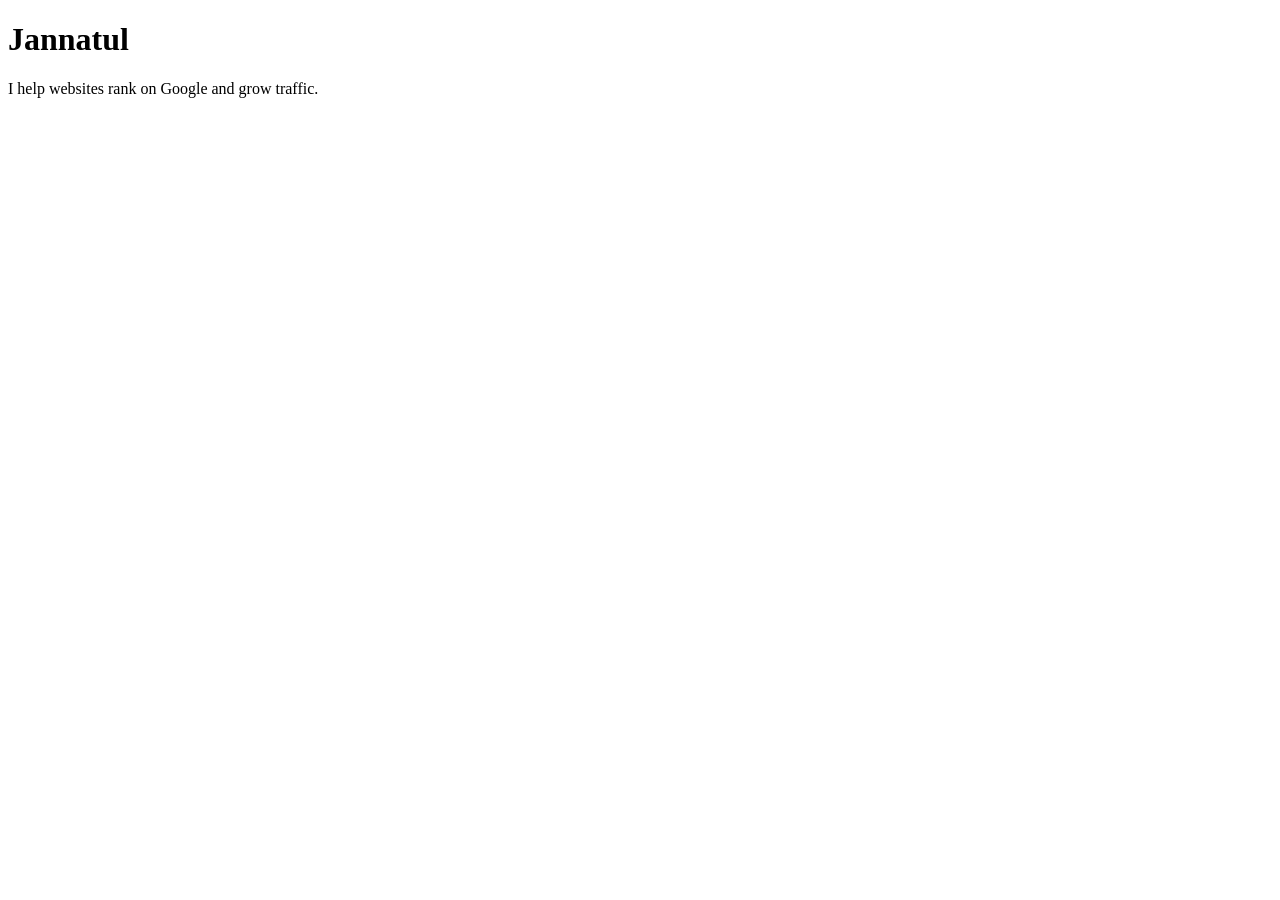
==== index.html @ 14b0cdae "Create index.html" ====
<!DOCTYPE html>
<html>
<head>
    <title>Jannatul</title>
    <meta name="description" content="SEO services to rank your website">
</head>

<body>
    <h1>Jannatul</h1>
    <p>I help websites rank on Google and grow traffic.</p>
</body>
</html>
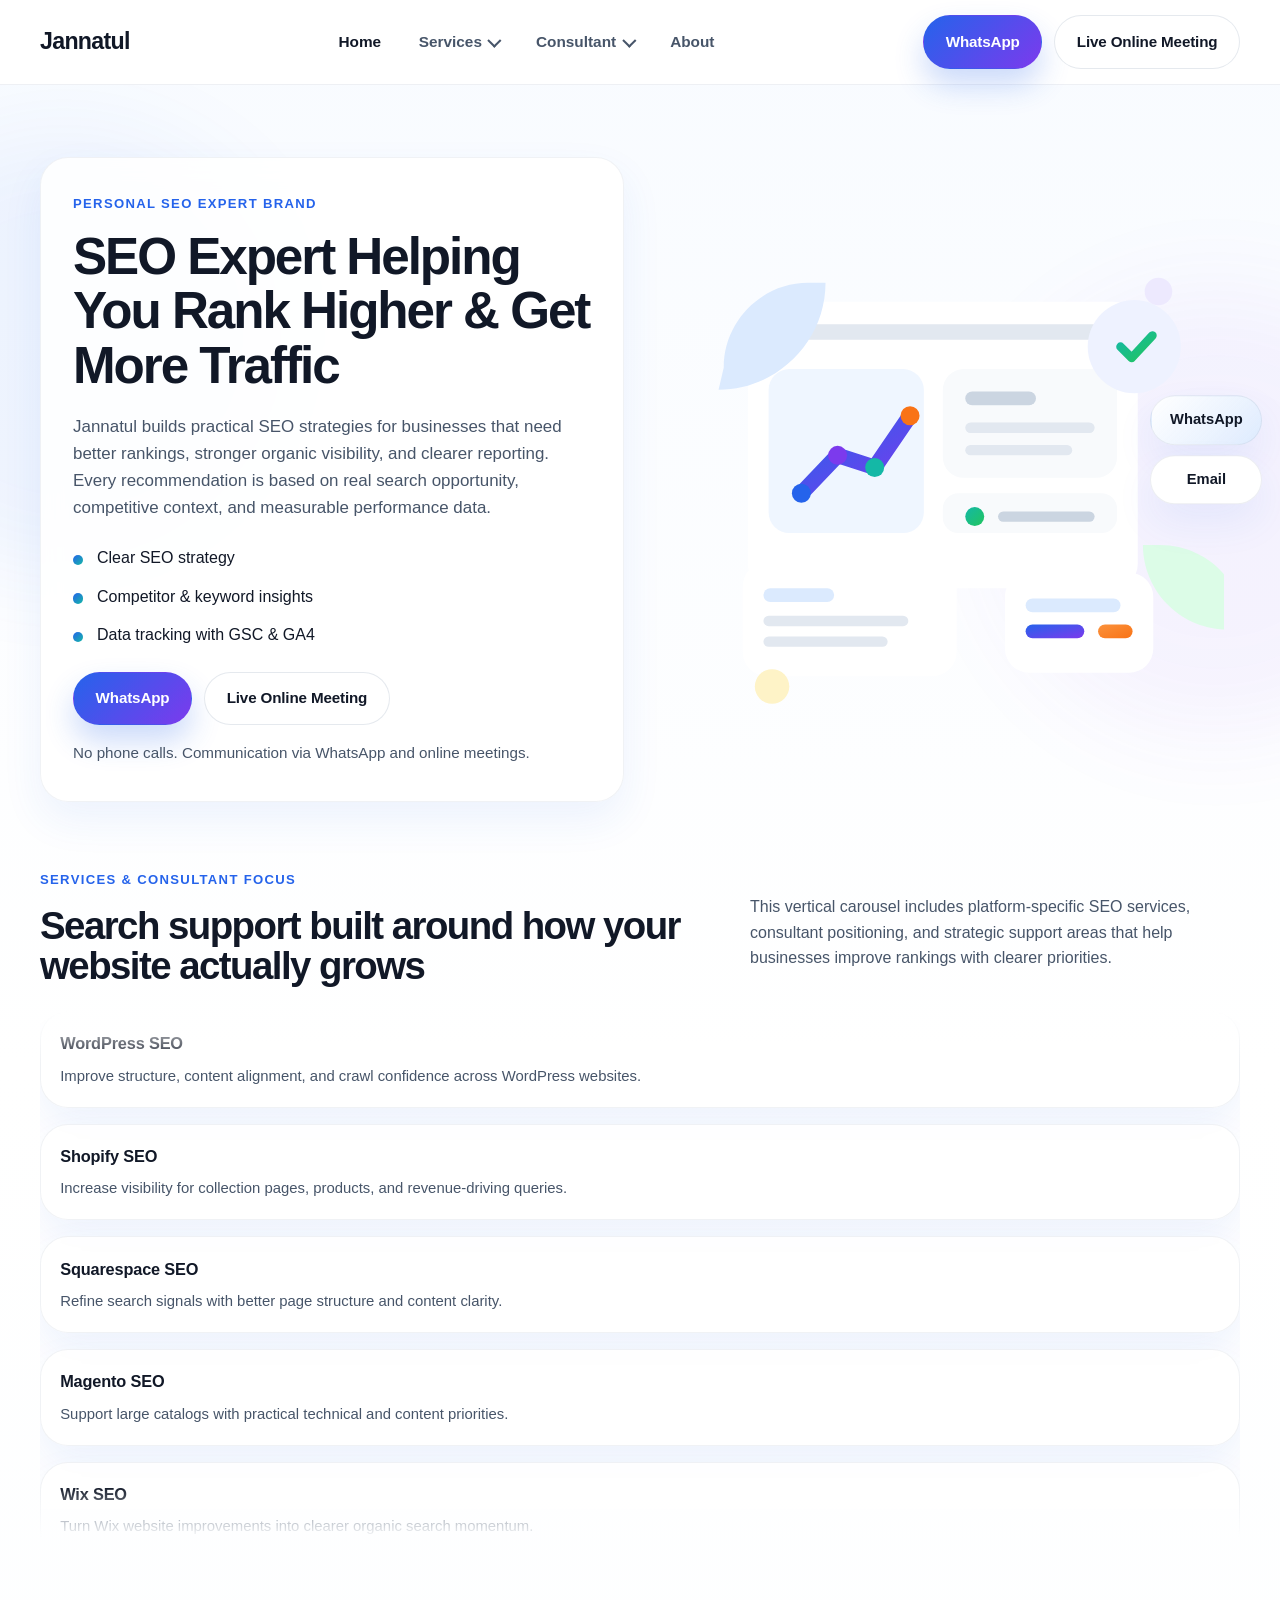
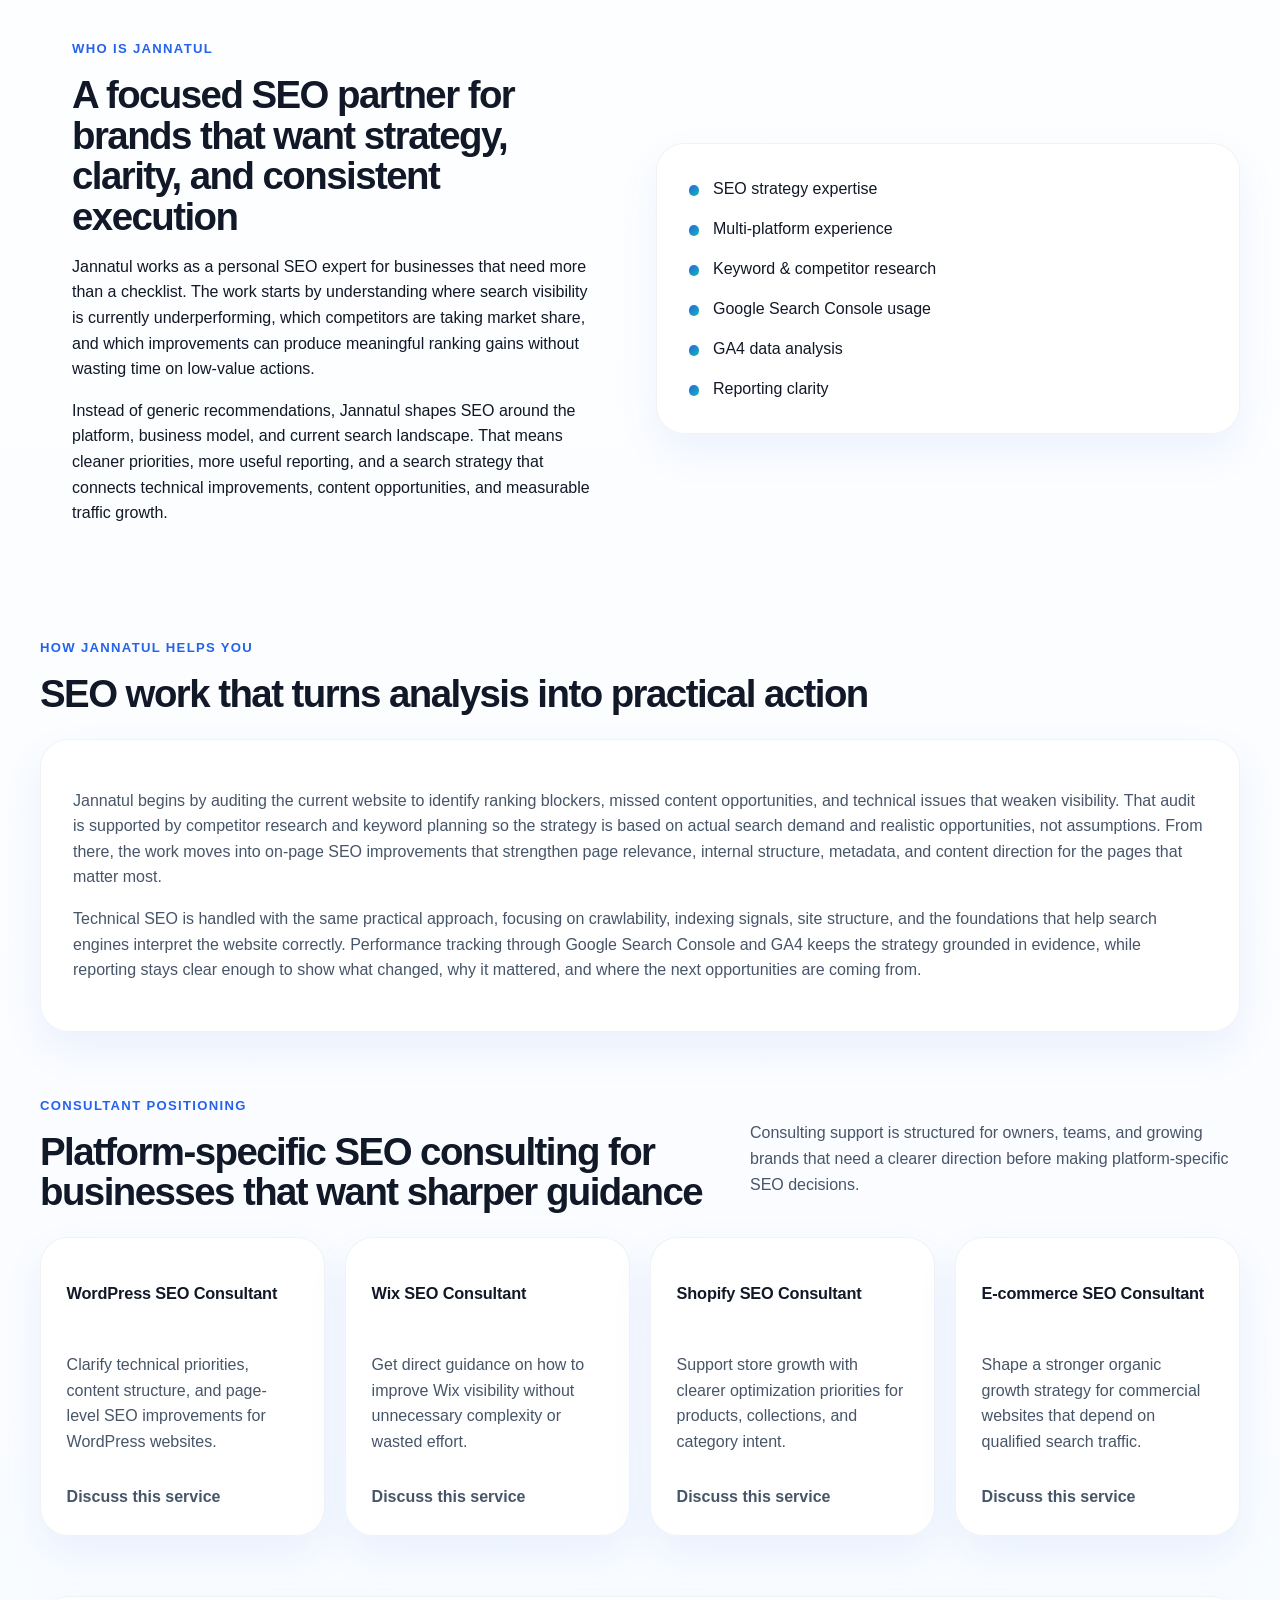
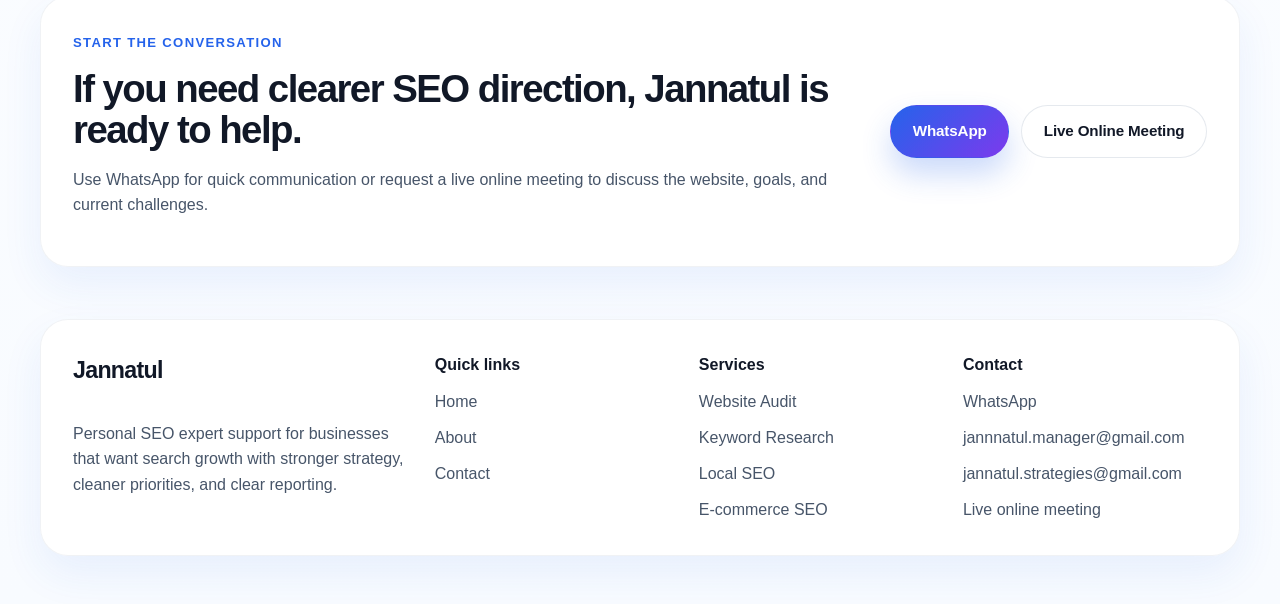
==== commit a8328265: "Create about.html" ====
--- a/index.html
+++ b/index.html
@@ -1,12 +1,469 @@
 <!DOCTYPE html>
-<html>
+<html lang="en">
 <head>
-    <title>Jannatul</title>
-    <meta name="description" content="SEO services to rank your website">
+  <meta charset="UTF-8">
+  <meta name="viewport" content="width=device-width, initial-scale=1.0">
+  <title>Jannatul | SEO Expert Helping You Rank Higher & Get More Traffic</title>
+  <meta name="description" content="Jannatul is a personal SEO expert brand focused on ranking growth, keyword strategy, competitor insights, and reporting clarity across WordPress, Shopify, Wix, Squarespace, Magento, YouTube, and local SEO.">
+  <link rel="preconnect" href="https://fonts.googleapis.com">
+  <link rel="preconnect" href="https://fonts.gstatic.com" crossorigin>
+  <link rel="stylesheet" href="styles.css">
+  <script type="module" src="script.js" defer></script>
 </head>
-
-<body>
-    <h1>Jannatul</h1>
-    <p>I help websites rank on Google and grow traffic.</p>
+<body class="site-shell">
+  <div class="page-aura page-aura-left"></div>
+  <div class="page-aura page-aura-right"></div>
+
+  <header class="site-header">
+    <div class="container header-row">
+      <a class="brand-mark" href="index.html" aria-label="Jannatul home">Jannatul</a>
+
+      <button class="menu-toggle" type="button" aria-expanded="false" aria-controls="site-navigation">
+        <span class="menu-toggle-line"></span>
+        <span class="menu-toggle-line"></span>
+        <span class="menu-toggle-line"></span>
+        <span class="menu-toggle-label">Menu</span>
+      </button>
+
+      <nav class="site-navigation" id="site-navigation" aria-label="Primary navigation">
+        <ul class="navigation-list">
+          <li class="navigation-item"><a class="navigation-link is-current" href="index.html">Home</a></li>
+          <li class="navigation-item has-dropdown" data-dropdown>
+            <button class="navigation-link dropdown-trigger" type="button" aria-expanded="false">Services</button>
+            <div class="dropdown-panel dropdown-panel-services">
+              <a class="dropdown-entry" href="contact.html?service=WordPress%20SEO">
+                <span class="dropdown-entry-title">WordPress SEO</span>
+                <span class="dropdown-entry-copy">Improve technical structure and content visibility for WordPress sites.</span>
+              </a>
+              <a class="dropdown-entry" href="contact.html?service=Shopify%20SEO">
+                <span class="dropdown-entry-title">Shopify SEO</span>
+                <span class="dropdown-entry-copy">Strengthen category, product, and collection rankings for store growth.</span>
+              </a>
+              <a class="dropdown-entry" href="contact.html?service=Squarespace%20SEO">
+                <span class="dropdown-entry-title">Squarespace SEO</span>
+                <span class="dropdown-entry-copy">Refine page structure and content signals for cleaner search performance.</span>
+              </a>
+              <a class="dropdown-entry" href="contact.html?service=Magento%20SEO">
+                <span class="dropdown-entry-title">Magento SEO</span>
+                <span class="dropdown-entry-copy">Support large e-commerce catalogs with scalable optimization priorities.</span>
+              </a>
+              <a class="dropdown-entry" href="contact.html?service=Wix%20SEO">
+                <span class="dropdown-entry-title">Wix SEO</span>
+                <span class="dropdown-entry-copy">Align Wix site structure and content with search-driven growth goals.</span>
+              </a>
+              <a class="dropdown-entry" href="contact.html?service=YouTube%20SEO">
+                <span class="dropdown-entry-title">YouTube SEO</span>
+                <span class="dropdown-entry-copy">Improve video discovery with stronger targeting and metadata planning.</span>
+              </a>
+              <a class="dropdown-entry" href="contact.html?service=Local%20SEO">
+                <span class="dropdown-entry-title">Local SEO</span>
+                <span class="dropdown-entry-copy">Increase map visibility and local search reach for nearby customers.</span>
+              </a>
+              <a class="dropdown-entry" href="contact.html?service=Keyword%20Research">
+                <span class="dropdown-entry-title">Keyword Research</span>
+                <span class="dropdown-entry-copy">Find realistic search opportunities that match intent and business value.</span>
+              </a>
+              <a class="dropdown-entry" href="contact.html?service=Website%20Audit">
+                <span class="dropdown-entry-title">Website Audit</span>
+                <span class="dropdown-entry-copy">Spot the ranking blockers that are holding your site back today.</span>
+              </a>
+              <a class="dropdown-entry" href="contact.html?service=Competitor%20Analysis">
+                <span class="dropdown-entry-title">Competitor Analysis</span>
+                <span class="dropdown-entry-copy">See where competing websites win traffic and how to close the gap.</span>
+              </a>
+              <a class="dropdown-entry" href="contact.html?service=On-Page%20SEO">
+                <span class="dropdown-entry-title">On-Page SEO</span>
+                <span class="dropdown-entry-copy">Improve relevance, clarity, and ranking signals across key pages.</span>
+              </a>
+              <a class="dropdown-entry" href="contact.html?service=Off-Page%20SEO">
+                <span class="dropdown-entry-title">Off-Page SEO</span>
+                <span class="dropdown-entry-copy">Strengthen authority signals that support long-term search visibility.</span>
+              </a>
+              <a class="dropdown-entry" href="contact.html?service=E-commerce%20SEO">
+                <span class="dropdown-entry-title">E-commerce SEO</span>
+                <span class="dropdown-entry-copy">Build a search strategy around products, categories, and buying intent.</span>
+              </a>
+            </div>
+          </li>
+          <li class="navigation-item has-dropdown" data-dropdown>
+            <button class="navigation-link dropdown-trigger" type="button" aria-expanded="false">Consultant</button>
+            <div class="dropdown-panel dropdown-panel-consultant">
+              <a class="dropdown-entry" href="contact.html?service=WordPress%20SEO%20Consultant">
+                <span class="dropdown-entry-title">WordPress SEO Consultant</span>
+                <span class="dropdown-entry-copy">Get platform-specific guidance for stronger rankings and cleaner execution.</span>
+              </a>
+              <a class="dropdown-entry" href="contact.html?service=Wix%20SEO%20Consultant">
+                <span class="dropdown-entry-title">Wix SEO Consultant</span>
+                <span class="dropdown-entry-copy">Translate search priorities into practical Wix updates without confusion.</span>
+              </a>
+              <a class="dropdown-entry" href="contact.html?service=Shopify%20SEO%20Consultant">
+                <span class="dropdown-entry-title">Shopify SEO Consultant</span>
+                <span class="dropdown-entry-copy">Focus store visibility on the pages and queries that drive sales.</span>
+              </a>
+              <a class="dropdown-entry" href="contact.html?service=E-commerce%20SEO%20Consultant">
+                <span class="dropdown-entry-title">E-commerce SEO Consultant</span>
+                <span class="dropdown-entry-copy">Shape a search plan that supports both revenue growth and reporting clarity.</span>
+              </a>
+            </div>
+          </li>
+          <li class="navigation-item"><a class="navigation-link" href="about.html">About</a></li>
+        </ul>
+      </nav>
+
+      <div class="header-actions">
+        <a class="button button-primary" href="https://wa.me/8801745912252" target="_blank" rel="noreferrer">WhatsApp</a>
+        <a class="button button-secondary" href="contact.html?service=Live%20Online%20Meeting#contact-form">Live Online Meeting</a>
+      </div>
+    </div>
+  </header>
+
+  <main>
+    <section class="hero-section">
+      <div class="container hero-grid">
+        <div class="hero-copy">
+          <span class="section-kicker">Personal SEO expert brand</span>
+          <h1 class="hero-title">SEO Expert Helping You Rank Higher &amp; Get More Traffic</h1>
+          <p class="hero-summary">Jannatul builds practical SEO strategies for businesses that need better rankings, stronger organic visibility, and clearer reporting. Every recommendation is based on real search opportunity, competitive context, and measurable performance data.</p>
+          <ul class="hero-points">
+            <li>Clear SEO strategy</li>
+            <li>Competitor &amp; keyword insights</li>
+            <li>Data tracking with GSC &amp; GA4</li>
+          </ul>
+          <div class="hero-actions">
+            <a class="button button-primary" href="https://wa.me/8801745912252" target="_blank" rel="noreferrer">WhatsApp</a>
+            <a class="button button-secondary" href="contact.html?service=Live%20Online%20Meeting#contact-form">Live Online Meeting</a>
+          </div>
+          <p class="hero-note">No phone calls. Communication via WhatsApp and online meetings.</p>
+        </div>
+
+        <div class="hero-visual" aria-hidden="true">
+          <svg class="hero-illustration" viewBox="0 0 640 560" role="img">
+            <defs>
+              <linearGradient id="heroBlue" x1="0%" y1="0%" x2="100%" y2="100%">
+                <stop offset="0%" stop-color="#2563eb"></stop>
+                <stop offset="100%" stop-color="#7c3aed"></stop>
+              </linearGradient>
+              <linearGradient id="heroTeal" x1="0%" y1="0%" x2="100%" y2="100%">
+                <stop offset="0%" stop-color="#14b8a6"></stop>
+                <stop offset="100%" stop-color="#22c55e"></stop>
+              </linearGradient>
+              <linearGradient id="heroOrange" x1="0%" y1="0%" x2="100%" y2="100%">
+                <stop offset="0%" stop-color="#fb923c"></stop>
+                <stop offset="100%" stop-color="#f97316"></stop>
+              </linearGradient>
+            </defs>
+            <rect x="88" y="74" width="452" height="332" rx="28" fill="#ffffff"></rect>
+            <rect x="112" y="100" width="404" height="18" rx="9" fill="#e2e8f0"></rect>
+            <rect x="112" y="152" width="180" height="190" rx="24" fill="#eff6ff"></rect>
+            <rect x="314" y="152" width="202" height="126" rx="24" fill="#f8fafc"></rect>
+            <rect x="314" y="296" width="202" height="46" rx="18" fill="#f8fafc"></rect>
+            <path d="M150 296L192 252L235 266L276 206" fill="none" stroke="url(#heroBlue)" stroke-width="18" stroke-linecap="round" stroke-linejoin="round"></path>
+            <circle cx="150" cy="296" r="11" fill="#2563eb"></circle>
+            <circle cx="192" cy="252" r="11" fill="#7c3aed"></circle>
+            <circle cx="235" cy="266" r="11" fill="#14b8a6"></circle>
+            <circle cx="276" cy="206" r="11" fill="#f97316"></circle>
+            <rect x="340" y="178" width="82" height="16" rx="8" fill="#cbd5e1"></rect>
+            <rect x="340" y="214" width="150" height="12" rx="6" fill="#e2e8f0"></rect>
+            <rect x="340" y="240" width="124" height="12" rx="6" fill="#e2e8f0"></rect>
+            <rect x="340" y="312" width="22" height="22" rx="11" fill="url(#heroTeal)"></rect>
+            <rect x="378" y="317" width="112" height="12" rx="6" fill="#cbd5e1"></rect>
+            <rect x="386" y="388" width="172" height="116" rx="28" fill="#ffffff"></rect>
+            <rect x="410" y="418" width="110" height="16" rx="8" fill="#dbeafe"></rect>
+            <rect x="410" y="448" width="68" height="16" rx="8" fill="url(#heroBlue)"></rect>
+            <rect x="494" y="448" width="40" height="16" rx="8" fill="url(#heroOrange)"></rect>
+            <rect x="82" y="376" width="248" height="132" rx="28" fill="#ffffff"></rect>
+            <rect x="106" y="406" width="82" height="16" rx="8" fill="#dbeafe"></rect>
+            <rect x="106" y="438" width="168" height="12" rx="6" fill="#e2e8f0"></rect>
+            <rect x="106" y="462" width="144" height="12" rx="6" fill="#e2e8f0"></rect>
+            <circle cx="536" cy="126" r="54" fill="#eef2ff"></circle>
+            <path d="M520 126L533 139L557 113" fill="none" stroke="url(#heroTeal)" stroke-width="10" stroke-linecap="round" stroke-linejoin="round"></path>
+            <path d="M60 150C60 96 104 52 158 52H178C178 120 122 176 54 176Z" fill="#dbeafe"></path>
+            <path d="M566 356C620 356 664 400 664 454H644C590 454 546 410 546 356Z" fill="#dcfce7"></path>
+            <circle cx="116" cy="520" r="20" fill="#fef3c7"></circle>
+            <circle cx="564" cy="62" r="16" fill="#ede9fe"></circle>
+          </svg>
+        </div>
+      </div>
+    </section>
+
+    <section class="section-block">
+      <div class="container section-header">
+        <div>
+          <span class="section-kicker">Services & consultant focus</span>
+          <h2 class="section-title">Search support built around how your website actually grows</h2>
+        </div>
+        <p class="section-intro">This vertical carousel includes platform-specific SEO services, consultant positioning, and strategic support areas that help businesses improve rankings with clearer priorities.</p>
+      </div>
+
+      <div class="container carousel-shell">
+        <div class="vertical-carousel" aria-label="SEO services and consultant specialties">
+          <div class="vertical-carousel-track">
+            <a class="service-card" href="contact.html?service=WordPress%20SEO">
+              <span class="service-card-title">WordPress SEO</span>
+              <span class="service-card-copy">Improve structure, content alignment, and crawl confidence across WordPress websites.</span>
+            </a>
+            <a class="service-card" href="contact.html?service=Shopify%20SEO">
+              <span class="service-card-title">Shopify SEO</span>
+              <span class="service-card-copy">Increase visibility for collection pages, products, and revenue-driving queries.</span>
+            </a>
+            <a class="service-card" href="contact.html?service=Squarespace%20SEO">
+              <span class="service-card-title">Squarespace SEO</span>
+              <span class="service-card-copy">Refine search signals with better page structure and content clarity.</span>
+            </a>
+            <a class="service-card" href="contact.html?service=Magento%20SEO">
+              <span class="service-card-title">Magento SEO</span>
+              <span class="service-card-copy">Support large catalogs with practical technical and content priorities.</span>
+            </a>
+            <a class="service-card" href="contact.html?service=Wix%20SEO">
+              <span class="service-card-title">Wix SEO</span>
+              <span class="service-card-copy">Turn Wix website improvements into clearer organic search momentum.</span>
+            </a>
+            <a class="service-card" href="contact.html?service=YouTube%20SEO">
+              <span class="service-card-title">YouTube SEO</span>
+              <span class="service-card-copy">Improve discoverability with stronger targeting, structure, and metadata.</span>
+            </a>
+            <a class="service-card" href="contact.html?service=Local%20SEO">
+              <span class="service-card-title">Local SEO</span>
+              <span class="service-card-copy">Help nearby customers find your business more consistently in search.</span>
+            </a>
+            <a class="service-card" href="contact.html?service=Keyword%20Research">
+              <span class="service-card-title">Keyword Research</span>
+              <span class="service-card-copy">Identify terms that match business goals, search intent, and ranking potential.</span>
+            </a>
+            <a class="service-card" href="contact.html?service=Website%20Audit">
+              <span class="service-card-title">Website Audit</span>
+              <span class="service-card-copy">Reveal missed opportunities, technical blockers, and content weaknesses.</span>
+            </a>
+            <a class="service-card" href="contact.html?service=Competitor%20Analysis">
+              <span class="service-card-title">Competitor Analysis</span>
+              <span class="service-card-copy">See what competing sites do well and where to outperform them.</span>
+            </a>
+            <a class="service-card" href="contact.html?service=On-Page%20SEO">
+              <span class="service-card-title">On-Page SEO</span>
+              <span class="service-card-copy">Improve page-level relevance so important content ranks more clearly.</span>
+            </a>
+            <a class="service-card" href="contact.html?service=Off-Page%20SEO">
+              <span class="service-card-title">Off-Page SEO</span>
+              <span class="service-card-copy">Strengthen authority signals that support long-term search trust.</span>
+            </a>
+            <a class="service-card" href="contact.html?service=E-commerce%20SEO">
+              <span class="service-card-title">E-commerce SEO</span>
+              <span class="service-card-copy">Build search visibility around products, categories, and buying intent.</span>
+            </a>
+            <a class="service-card" href="contact.html?service=WordPress%20SEO%20Consultant">
+              <span class="service-card-title">WordPress SEO Consultant</span>
+              <span class="service-card-copy">Platform-specific consulting for sustainable rankings and cleaner execution.</span>
+            </a>
+            <a class="service-card" href="contact.html?service=Wix%20SEO%20Consultant">
+              <span class="service-card-title">Wix SEO Consultant</span>
+              <span class="service-card-copy">Translate strategy into practical Wix actions with measurable priorities.</span>
+            </a>
+            <a class="service-card" href="contact.html?service=Shopify%20SEO%20Consultant">
+              <span class="service-card-title">Shopify SEO Consultant</span>
+              <span class="service-card-copy">Improve store visibility with consulting grounded in revenue-focused search behavior.</span>
+            </a>
+            <a class="service-card" href="contact.html?service=E-commerce%20SEO%20Consultant">
+              <span class="service-card-title">E-commerce SEO Consultant</span>
+              <span class="service-card-copy">Align organic growth plans with commercial pages, data, and content priorities.</span>
+            </a>
+            <a class="service-card" href="contact.html?service=WordPress%20SEO">
+              <span class="service-card-title">WordPress SEO</span>
+              <span class="service-card-copy">Improve structure, content alignment, and crawl confidence across WordPress websites.</span>
+            </a>
+            <a class="service-card" href="contact.html?service=Shopify%20SEO">
+              <span class="service-card-title">Shopify SEO</span>
+              <span class="service-card-copy">Increase visibility for collection pages, products, and revenue-driving queries.</span>
+            </a>
+            <a class="service-card" href="contact.html?service=Squarespace%20SEO">
+              <span class="service-card-title">Squarespace SEO</span>
+              <span class="service-card-copy">Refine search signals with better page structure and content clarity.</span>
+            </a>
+            <a class="service-card" href="contact.html?service=Magento%20SEO">
+              <span class="service-card-title">Magento SEO</span>
+              <span class="service-card-copy">Support large catalogs with practical technical and content priorities.</span>
+            </a>
+            <a class="service-card" href="contact.html?service=Wix%20SEO">
+              <span class="service-card-title">Wix SEO</span>
+              <span class="service-card-copy">Turn Wix website improvements into clearer organic search momentum.</span>
+            </a>
+            <a class="service-card" href="contact.html?service=YouTube%20SEO">
+              <span class="service-card-title">YouTube SEO</span>
+              <span class="service-card-copy">Improve discoverability with stronger targeting, structure, and metadata.</span>
+            </a>
+            <a class="service-card" href="contact.html?service=Local%20SEO">
+              <span class="service-card-title">Local SEO</span>
+              <span class="service-card-copy">Help nearby customers find your business more consistently in search.</span>
+            </a>
+            <a class="service-card" href="contact.html?service=Keyword%20Research">
+              <span class="service-card-title">Keyword Research</span>
+              <span class="service-card-copy">Identify terms that match business goals, search intent, and ranking potential.</span>
+            </a>
+            <a class="service-card" href="contact.html?service=Website%20Audit">
+              <span class="service-card-title">Website Audit</span>
+              <span class="service-card-copy">Reveal missed opportunities, technical blockers, and content weaknesses.</span>
+            </a>
+            <a class="service-card" href="contact.html?service=Competitor%20Analysis">
+              <span class="service-card-title">Competitor Analysis</span>
+              <span class="service-card-copy">See what competing sites do well and where to outperform them.</span>
+            </a>
+            <a class="service-card" href="contact.html?service=On-Page%20SEO">
+              <span class="service-card-title">On-Page SEO</span>
+              <span class="service-card-copy">Improve page-level relevance so important content ranks more clearly.</span>
+            </a>
+            <a class="service-card" href="contact.html?service=Off-Page%20SEO">
+              <span class="service-card-title">Off-Page SEO</span>
+              <span class="service-card-copy">Strengthen authority signals that support long-term search trust.</span>
+            </a>
+            <a class="service-card" href="contact.html?service=E-commerce%20SEO">
+              <span class="service-card-title">E-commerce SEO</span>
+              <span class="service-card-copy">Build search visibility around products, categories, and buying intent.</span>
+            </a>
+            <a class="service-card" href="contact.html?service=WordPress%20SEO%20Consultant">
+              <span class="service-card-title">WordPress SEO Consultant</span>
+              <span class="service-card-copy">Platform-specific consulting for sustainable rankings and cleaner execution.</span>
+            </a>
+            <a class="service-card" href="contact.html?service=Wix%20SEO%20Consultant">
+              <span class="service-card-title">Wix SEO Consultant</span>
+              <span class="service-card-copy">Translate strategy into practical Wix actions with measurable priorities.</span>
+            </a>
+            <a class="service-card" href="contact.html?service=Shopify%20SEO%20Consultant">
+              <span class="service-card-title">Shopify SEO Consultant</span>
+              <span class="service-card-copy">Improve store visibility with consulting grounded in revenue-focused search behavior.</span>
+            </a>
+            <a class="service-card" href="contact.html?service=E-commerce%20SEO%20Consultant">
+              <span class="service-card-title">E-commerce SEO Consultant</span>
+              <span class="service-card-copy">Align organic growth plans with commercial pages, data, and content priorities.</span>
+            </a>
+          </div>
+        </div>
+      </div>
+    </section>
+
+    <section class="section-block muted-section">
+      <div class="container narrative-grid">
+        <div class="narrative-copy">
+          <span class="section-kicker">Who is Jannatul</span>
+          <h2 class="section-title">A focused SEO partner for brands that want strategy, clarity, and consistent execution</h2>
+          <p>Jannatul works as a personal SEO expert for businesses that need more than a checklist. The work starts by understanding where search visibility is currently underperforming, which competitors are taking market share, and which improvements can produce meaningful ranking gains without wasting time on low-value actions.</p>
+          <p>Instead of generic recommendations, Jannatul shapes SEO around the platform, business model, and current search landscape. That means cleaner priorities, more useful reporting, and a search strategy that connects technical improvements, content opportunities, and measurable traffic growth.</p>
+        </div>
+        <div class="capability-panel">
+          <ul class="capability-list">
+            <li>SEO strategy expertise</li>
+            <li>Multi-platform experience</li>
+            <li>Keyword &amp; competitor research</li>
+            <li>Google Search Console usage</li>
+            <li>GA4 data analysis</li>
+            <li>Reporting clarity</li>
+          </ul>
+        </div>
+      </div>
+    </section>
+
+    <section class="section-block">
+      <div class="container section-header section-header-single">
+        <div>
+          <span class="section-kicker">How Jannatul helps you</span>
+          <h2 class="section-title">SEO work that turns analysis into practical action</h2>
+        </div>
+      </div>
+      <div class="container prose-panel">
+        <p>Jannatul begins by auditing the current website to identify ranking blockers, missed content opportunities, and technical issues that weaken visibility. That audit is supported by competitor research and keyword planning so the strategy is based on actual search demand and realistic opportunities, not assumptions. From there, the work moves into on-page SEO improvements that strengthen page relevance, internal structure, metadata, and content direction for the pages that matter most.</p>
+        <p>Technical SEO is handled with the same practical approach, focusing on crawlability, indexing signals, site structure, and the foundations that help search engines interpret the website correctly. Performance tracking through Google Search Console and GA4 keeps the strategy grounded in evidence, while reporting stays clear enough to show what changed, why it mattered, and where the next opportunities are coming from.</p>
+      </div>
+    </section>
+
+    <section class="section-block muted-section">
+      <div class="container section-header">
+        <div>
+          <span class="section-kicker">Consultant positioning</span>
+          <h2 class="section-title">Platform-specific SEO consulting for businesses that want sharper guidance</h2>
+        </div>
+        <p class="section-intro">Consulting support is structured for owners, teams, and growing brands that need a clearer direction before making platform-specific SEO decisions.</p>
+      </div>
+      <div class="container consultant-grid">
+        <article class="consultant-card">
+          <h3 class="consultant-card-title">WordPress SEO Consultant</h3>
+          <p>Clarify technical priorities, content structure, and page-level SEO improvements for WordPress websites.</p>
+          <a class="text-link" href="contact.html?service=WordPress%20SEO%20Consultant">Discuss this service</a>
+        </article>
+        <article class="consultant-card">
+          <h3 class="consultant-card-title">Wix SEO Consultant</h3>
+          <p>Get direct guidance on how to improve Wix visibility without unnecessary complexity or wasted effort.</p>
+          <a class="text-link" href="contact.html?service=Wix%20SEO%20Consultant">Discuss this service</a>
+        </article>
+        <article class="consultant-card">
+          <h3 class="consultant-card-title">Shopify SEO Consultant</h3>
+          <p>Support store growth with clearer optimization priorities for products, collections, and category intent.</p>
+          <a class="text-link" href="contact.html?service=Shopify%20SEO%20Consultant">Discuss this service</a>
+        </article>
+        <article class="consultant-card">
+          <h3 class="consultant-card-title">E-commerce SEO Consultant</h3>
+          <p>Shape a stronger organic growth strategy for commercial websites that depend on qualified search traffic.</p>
+          <a class="text-link" href="contact.html?service=E-commerce%20SEO%20Consultant">Discuss this service</a>
+        </article>
+      </div>
+    </section>
+
+    <section class="section-block cta-section">
+      <div class="container cta-panel">
+        <div>
+          <span class="section-kicker">Start the conversation</span>
+          <h2 class="section-title">If you need clearer SEO direction, Jannatul is ready to help.</h2>
+          <p class="section-intro">Use WhatsApp for quick communication or request a live online meeting to discuss the website, goals, and current challenges.</p>
+        </div>
+        <div class="cta-actions">
+          <a class="button button-primary" href="https://wa.me/8801745912252" target="_blank" rel="noreferrer">WhatsApp</a>
+          <a class="button button-secondary" href="contact.html?service=Live%20Online%20Meeting#contact-form">Live Online Meeting</a>
+        </div>
+      </div>
+    </section>
+  </main>
+
+  <footer class="site-footer">
+    <div class="container footer-grid">
+      <div class="footer-column footer-intro">
+        <a class="brand-mark footer-brand" href="index.html">Jannatul</a>
+        <p>Personal SEO expert support for businesses that want search growth with stronger strategy, cleaner priorities, and clear reporting.</p>
+      </div>
+      <div class="footer-column">
+        <h3 class="footer-title">Quick links</h3>
+        <ul class="footer-list">
+          <li><a href="index.html">Home</a></li>
+          <li><a href="about.html">About</a></li>
+          <li><a href="contact.html">Contact</a></li>
+        </ul>
+      </div>
+      <div class="footer-column">
+        <h3 class="footer-title">Services</h3>
+        <ul class="footer-list">
+          <li><a href="contact.html?service=Website%20Audit">Website Audit</a></li>
+          <li><a href="contact.html?service=Keyword%20Research">Keyword Research</a></li>
+          <li><a href="contact.html?service=Local%20SEO">Local SEO</a></li>
+          <li><a href="contact.html?service=E-commerce%20SEO">E-commerce SEO</a></li>
+        </ul>
+      </div>
+      <div class="footer-column">
+        <h3 class="footer-title">Contact</h3>
+        <ul class="footer-list">
+          <li><a href="https://wa.me/8801745912252" target="_blank" rel="noreferrer">WhatsApp</a></li>
+          <li><button class="copy-email-button" type="button" data-copy-email="jannnatul.manager@gmail.com">jannnatul.manager@gmail.com</button></li>
+          <li><button class="copy-email-button" type="button" data-copy-email="jannatul.strategies@gmail.com">jannatul.strategies@gmail.com</button></li>
+          <li><a href="contact.html?service=Live%20Online%20Meeting#contact-form">Live online meeting</a></li>
+        </ul>
+      </div>
+    </div>
+  </footer>
+
+  <div class="floating-contact-bar">
+    <a class="floating-contact-link whatsapp-pill" href="https://wa.me/8801745912252" target="_blank" rel="noreferrer">WhatsApp</a>
+    <div class="floating-email-group" data-email-dropdown>
+      <button class="floating-contact-link email-pill" type="button" aria-expanded="false">Email</button>
+      <div class="floating-email-panel">
+        <button class="copy-email-button floating-email-button" type="button" data-copy-email="jannnatul.manager@gmail.com">jannnatul.manager@gmail.com</button>
+        <button class="copy-email-button floating-email-button" type="button" data-copy-email="jannatul.strategies@gmail.com">jannatul.strategies@gmail.com</button>
+      </div>
+    </div>
+  </div>
 </body>
 </html>
--- a/styles.css
+++ b/styles.css
@@ -0,0 +1,976 @@
+:root {
+  color-scheme: light;
+  --page-background: #f8fbff;
+  --surface-background: rgba(255, 255, 255, 0.88);
+  --surface-solid: #ffffff;
+  --text-primary: #111827;
+  --text-secondary: #475569;
+  --border-soft: rgba(148, 163, 184, 0.2);
+  --border-strong: rgba(37, 99, 235, 0.14);
+  --shadow-soft: 0 20px 60px rgba(15, 23, 42, 0.08);
+  --shadow-card: 0 18px 40px rgba(37, 99, 235, 0.08);
+  --blue-primary: #2563eb;
+  --purple-soft: #7c3aed;
+  --teal-soft: #14b8a6;
+  --green-soft: #22c55e;
+  --orange-soft: #f97316;
+  --radius-panel: 28px;
+  --radius-pill: 999px;
+  --container-width: 1200px;
+}
+
+* {
+  box-sizing: border-box;
+}
+
+html {
+  scroll-behavior: smooth;
+}
+
+body {
+  margin: 0;
+  background: linear-gradient(180deg, #f8fbff 0%, #ffffff 28%, #f8fbff 100%);
+  color: var(--text-primary);
+  font-family: Inter, Arial, sans-serif;
+  line-height: 1.6;
+}
+
+a {
+  color: inherit;
+  text-decoration: none;
+}
+
+.copy-email-button {
+  width: fit-content;
+  padding: 0;
+  border: 0;
+  background: transparent;
+  color: var(--text-secondary);
+  text-align: left;
+}
+
+button,
+input,
+select,
+textarea {
+  font: inherit;
+}
+
+button {
+  cursor: pointer;
+}
+
+img,
+svg {
+  display: block;
+  max-width: 100%;
+}
+
+.site-shell {
+  position: relative;
+  overflow-x: clip;
+}
+
+.page-aura {
+  position: fixed;
+  z-index: -1;
+  width: 28rem;
+  height: 28rem;
+  border-radius: 50%;
+  filter: blur(48px);
+  opacity: 0.5;
+  pointer-events: none;
+}
+
+.page-aura-left {
+  top: 8rem;
+  left: -10rem;
+  background: rgba(37, 99, 235, 0.12);
+}
+
+.page-aura-right {
+  top: 18rem;
+  right: -10rem;
+  background: rgba(124, 58, 237, 0.11);
+}
+
+.container {
+  width: min(calc(100% - 2rem), var(--container-width));
+  margin: 0 auto;
+}
+
+.site-header {
+  position: sticky;
+  top: 0;
+  z-index: 40;
+  backdrop-filter: blur(18px);
+  background: rgba(255, 255, 255, 0.92);
+  border-bottom: 1px solid rgba(148, 163, 184, 0.16);
+}
+
+.header-row {
+  display: grid;
+  grid-template-columns: auto 1fr auto;
+  align-items: center;
+  gap: 1.5rem;
+  min-height: 5.25rem;
+}
+
+.brand-mark {
+  font-size: 1.45rem;
+  font-weight: 700;
+  letter-spacing: -0.03em;
+  color: var(--text-primary);
+}
+
+.site-navigation {
+  justify-self: center;
+}
+
+.navigation-list {
+  display: flex;
+  align-items: center;
+  gap: 0.35rem;
+  margin: 0;
+  padding: 0;
+  list-style: none;
+}
+
+.navigation-item {
+  position: relative;
+}
+
+.navigation-link {
+  display: inline-flex;
+  align-items: center;
+  justify-content: center;
+  gap: 0.4rem;
+  padding: 0.8rem 1rem;
+  border: 0;
+  background: transparent;
+  color: var(--text-secondary);
+  font-size: 0.96rem;
+  font-weight: 600;
+  transition: color 0.2s ease, background-color 0.2s ease;
+}
+
+.navigation-link:hover,
+.navigation-link:focus-visible,
+.navigation-link.is-current,
+.navigation-item.is-open > .navigation-link {
+  color: var(--text-primary);
+}
+
+.dropdown-trigger::after {
+  content: "";
+  width: 0.5rem;
+  height: 0.5rem;
+  border-right: 2px solid currentColor;
+  border-bottom: 2px solid currentColor;
+  transform: rotate(45deg) translateY(-0.12rem);
+  transition: transform 0.2s ease;
+}
+
+.navigation-item.is-open .dropdown-trigger::after {
+  transform: rotate(225deg) translateY(-0.02rem);
+}
+
+.dropdown-panel {
+  position: absolute;
+  top: calc(100% + 1rem);
+  left: 50%;
+  display: grid;
+  gap: 0.75rem;
+  width: min(44rem, calc(100vw - 2rem));
+  padding: 1rem;
+  border: 1px solid var(--border-soft);
+  border-radius: 1.4rem;
+  background: rgba(255, 255, 255, 0.98);
+  box-shadow: var(--shadow-soft);
+  opacity: 0;
+  visibility: hidden;
+  transform: translate(-50%, 0.6rem);
+  transition: opacity 0.2s ease, transform 0.2s ease, visibility 0.2s ease;
+}
+
+.dropdown-panel-services {
+  grid-template-columns: repeat(2, minmax(0, 1fr));
+}
+
+.dropdown-panel-consultant {
+  grid-template-columns: repeat(2, minmax(0, 1fr));
+}
+
+.navigation-item:hover .dropdown-panel,
+.navigation-item:focus-within .dropdown-panel,
+.navigation-item.is-open .dropdown-panel {
+  opacity: 1;
+  visibility: visible;
+  transform: translate(-50%, 0);
+}
+
+.dropdown-entry {
+  display: grid;
+  gap: 0.3rem;
+  padding: 0.9rem 1rem;
+  border-radius: 1rem;
+  background: #f8fbff;
+  border: 1px solid transparent;
+  transition: border-color 0.2s ease, background-color 0.2s ease, transform 0.2s ease;
+}
+
+.dropdown-entry:hover,
+.dropdown-entry:focus-visible {
+  border-color: var(--border-strong);
+  background: #ffffff;
+  transform: translateY(-0.08rem);
+}
+
+.dropdown-entry-title,
+.service-card-title,
+.consultant-card-title,
+.tool-card-title,
+.footer-title,
+.page-highlight-title {
+  white-space: nowrap;
+}
+
+.dropdown-entry-title {
+  font-size: 0.96rem;
+  font-weight: 700;
+  letter-spacing: -0.01em;
+}
+
+.dropdown-entry-copy {
+  color: var(--text-secondary);
+  font-size: 0.84rem;
+  line-height: 1.45;
+}
+
+.header-actions,
+.hero-actions,
+.cta-actions,
+.form-actions {
+  display: flex;
+  align-items: center;
+  gap: 0.75rem;
+  flex-wrap: wrap;
+}
+
+.button {
+  display: inline-flex;
+  align-items: center;
+  justify-content: center;
+  min-height: 3rem;
+  padding: 0.85rem 1.35rem;
+  border: 1px solid transparent;
+  border-radius: var(--radius-pill);
+  font-size: 0.95rem;
+  font-weight: 700;
+  letter-spacing: -0.01em;
+  transition: transform 0.2s ease, box-shadow 0.2s ease, border-color 0.2s ease, background-color 0.2s ease;
+}
+
+.button:hover,
+.button:focus-visible {
+  transform: translateY(-0.08rem);
+}
+
+.button-primary {
+  background: linear-gradient(135deg, var(--blue-primary), var(--purple-soft));
+  color: #ffffff;
+  box-shadow: 0 16px 30px rgba(37, 99, 235, 0.24);
+}
+
+.button-secondary {
+  background: rgba(255, 255, 255, 0.9);
+  color: var(--text-primary);
+  border-color: rgba(148, 163, 184, 0.24);
+}
+
+.hero-section,
+.page-hero {
+  padding: 4.5rem 0 2rem;
+}
+
+.hero-grid,
+.page-hero-grid,
+.narrative-grid,
+.contact-layout,
+.about-layout {
+  display: grid;
+  grid-template-columns: repeat(2, minmax(0, 1fr));
+  gap: 2rem;
+  align-items: center;
+}
+
+.hero-copy,
+.page-highlight-panel,
+.capability-panel,
+.prose-panel,
+.about-panel,
+.contact-panel,
+.consultant-card,
+.tool-card,
+.cta-panel,
+.service-card {
+  border: 1px solid rgba(148, 163, 184, 0.14);
+  border-radius: var(--radius-panel);
+  background: var(--surface-background);
+  backdrop-filter: blur(14px);
+  box-shadow: var(--shadow-card);
+}
+
+.hero-copy {
+  padding: 2rem 2rem 2.2rem;
+}
+
+.hero-visual {
+  display: flex;
+  justify-content: center;
+  padding: 1rem;
+}
+
+.hero-illustration {
+  width: min(100%, 38rem);
+}
+
+.section-kicker {
+  display: inline-flex;
+  align-items: center;
+  gap: 0.35rem;
+  margin-bottom: 1rem;
+  color: var(--blue-primary);
+  font-size: 0.82rem;
+  font-weight: 700;
+  letter-spacing: 0.1em;
+  text-transform: uppercase;
+}
+
+.hero-title,
+.section-title,
+.page-title {
+  margin: 0;
+  font-weight: 800;
+  letter-spacing: -0.04em;
+  line-height: 1.06;
+}
+
+.hero-title {
+  font-size: clamp(2.7rem, 4vw, 4.5rem);
+}
+
+.page-title,
+.section-title {
+  font-size: clamp(2rem, 3vw, 3.2rem);
+}
+
+.hero-summary,
+.page-summary,
+.section-intro,
+.hero-note,
+.footer-intro p,
+.contact-panel p,
+.about-panel p,
+.prose-panel p,
+.consultant-card p,
+.tool-card p,
+.cta-panel p {
+  color: var(--text-secondary);
+}
+
+.hero-summary,
+.page-summary {
+  margin: 1.25rem 0 0;
+  font-size: 1.06rem;
+}
+
+.hero-points,
+.capability-list,
+.strength-list,
+.footer-list,
+.contact-method-list {
+  margin: 0;
+  padding: 0;
+  list-style: none;
+}
+
+.hero-points {
+  display: grid;
+  gap: 0.8rem;
+  margin: 1.5rem 0;
+}
+
+.hero-points li,
+.capability-list li,
+.strength-list li {
+  position: relative;
+  padding-left: 1.5rem;
+  color: var(--text-primary);
+}
+
+.hero-points li::before,
+.capability-list li::before,
+.strength-list li::before {
+  content: "";
+  position: absolute;
+  top: 0.6rem;
+  left: 0;
+  width: 0.65rem;
+  height: 0.65rem;
+  border-radius: 50%;
+  background: linear-gradient(135deg, var(--blue-primary), var(--teal-soft));
+}
+
+.hero-note {
+  margin: 1rem 0 0;
+  font-size: 0.95rem;
+}
+
+.section-block {
+  padding: 2rem 0 1.75rem;
+}
+
+.muted-section {
+  position: relative;
+}
+
+.section-header {
+  display: grid;
+  grid-template-columns: minmax(0, 1.4fr) minmax(0, 1fr);
+  gap: 1.5rem;
+  align-items: end;
+  margin-bottom: 1.5rem;
+}
+
+.section-header-single {
+  grid-template-columns: 1fr;
+}
+
+.carousel-shell {
+  padding-bottom: 0.25rem;
+}
+
+.vertical-carousel {
+  position: relative;
+  height: 33rem;
+  overflow: hidden;
+  mask-image: linear-gradient(180deg, transparent 0%, #000000 10%, #000000 90%, transparent 100%);
+}
+
+.vertical-carousel-track {
+  display: grid;
+  gap: 1rem;
+  animation: vertical-drift 36s linear infinite;
+}
+
+.vertical-carousel:hover .vertical-carousel-track {
+  animation-play-state: paused;
+}
+
+.service-card {
+  display: grid;
+  gap: 0.5rem;
+  padding: 1.15rem 1.2rem;
+}
+
+.service-card-title,
+.consultant-card-title,
+.tool-card-title,
+.page-highlight-title {
+  font-size: clamp(0.88rem, 1.8vw, 1.02rem);
+  font-weight: 700;
+  letter-spacing: -0.01em;
+}
+
+.service-card-copy,
+.text-link,
+.footer-list a,
+.contact-method-list a,
+.contact-method-list strong {
+  color: var(--text-secondary);
+}
+
+.service-card-copy {
+  font-size: 0.93rem;
+}
+
+.narrative-copy,
+.capability-panel,
+.prose-panel,
+.about-panel,
+.contact-panel {
+  padding: 2rem;
+}
+
+.capability-list,
+.strength-list {
+  display: grid;
+  gap: 0.9rem;
+}
+
+.consultant-grid,
+.tool-card-grid,
+.footer-grid {
+  display: grid;
+  gap: 1.25rem;
+}
+
+.consultant-grid {
+  grid-template-columns: repeat(4, minmax(0, 1fr));
+}
+
+.consultant-card,
+.tool-card {
+  display: grid;
+  gap: 0.85rem;
+  padding: 1.6rem;
+}
+
+.text-link {
+  font-weight: 700;
+}
+
+.text-link:hover,
+.text-link:focus-visible,
+.footer-list a:hover,
+.footer-list a:focus-visible,
+.contact-method-list a:hover,
+.contact-method-list a:focus-visible,
+.copy-email-button:hover,
+.copy-email-button:focus-visible {
+  color: var(--blue-primary);
+}
+
+.cta-section {
+  padding-bottom: 3.25rem;
+}
+
+.cta-panel {
+  display: grid;
+  grid-template-columns: minmax(0, 1fr) auto;
+  gap: 1.5rem;
+  align-items: center;
+  padding: 2rem;
+}
+
+.site-footer {
+  padding: 0 0 3rem;
+}
+
+.footer-grid {
+  grid-template-columns: 1.4fr repeat(3, minmax(0, 1fr));
+  padding: 2rem;
+  border: 1px solid rgba(148, 163, 184, 0.14);
+  border-radius: var(--radius-panel);
+  background: rgba(255, 255, 255, 0.94);
+  box-shadow: var(--shadow-card);
+}
+
+.footer-column {
+  display: grid;
+  align-content: start;
+  gap: 0.75rem;
+}
+
+.footer-brand {
+  margin-bottom: 0.25rem;
+}
+
+.footer-title {
+  margin: 0;
+  font-size: 1rem;
+}
+
+.footer-list {
+  display: grid;
+  gap: 0.65rem;
+}
+
+.floating-contact-bar {
+  position: fixed;
+  top: 50%;
+  right: 1.1rem;
+  z-index: 35;
+  display: grid;
+  gap: 0.65rem;
+  transform: translateY(-50%);
+}
+
+.floating-contact-link {
+  display: inline-flex;
+  align-items: center;
+  justify-content: center;
+  min-width: 7rem;
+  min-height: 2.95rem;
+  padding: 0.75rem 1rem;
+  border: 1px solid rgba(148, 163, 184, 0.18);
+  border-radius: var(--radius-pill);
+  background: rgba(255, 255, 255, 0.96);
+  box-shadow: var(--shadow-card);
+  color: var(--text-primary);
+  font-size: 0.92rem;
+  font-weight: 700;
+}
+
+.whatsapp-pill {
+  background: linear-gradient(135deg, #ffffff, rgba(219, 234, 254, 0.9));
+}
+
+.floating-email-group {
+  position: relative;
+}
+
+.floating-email-panel {
+  position: absolute;
+  right: calc(100% + 0.75rem);
+  top: 50%;
+  display: grid;
+  gap: 0.55rem;
+  min-width: 16rem;
+  padding: 0.85rem;
+  border: 1px solid var(--border-soft);
+  border-radius: 1rem;
+  background: rgba(255, 255, 255, 0.98);
+  box-shadow: var(--shadow-soft);
+  opacity: 0;
+  visibility: hidden;
+  transform: translateY(-50%) translateX(0.5rem);
+  transition: opacity 0.2s ease, transform 0.2s ease, visibility 0.2s ease;
+}
+
+.floating-email-group.is-open .floating-email-panel {
+  opacity: 1;
+  visibility: visible;
+  transform: translateY(-50%) translateX(0);
+}
+
+.floating-email-button {
+  width: 100%;
+  padding: 0.7rem 0.85rem;
+  border-radius: 0.8rem;
+  background: #f8fbff;
+  font-size: 0.88rem;
+}
+
+.floating-email-button:hover,
+.floating-email-button:focus-visible {
+  color: var(--blue-primary);
+}
+
+.page-highlight-panel,
+.contact-support-panel {
+  padding: 1.8rem;
+}
+
+.contact-method-list {
+  display: grid;
+  gap: 1rem;
+}
+
+.contact-method-list li {
+  display: grid;
+  gap: 0.2rem;
+}
+
+.contact-method-list span {
+  color: var(--text-secondary);
+  font-size: 0.82rem;
+  font-weight: 700;
+  letter-spacing: 0.08em;
+  text-transform: uppercase;
+}
+
+.contact-hero-grid {
+  align-items: start;
+}
+
+.form-grid {
+  display: grid;
+  grid-template-columns: repeat(2, minmax(0, 1fr));
+  gap: 1rem;
+}
+
+.field-group {
+  display: grid;
+  gap: 0.55rem;
+}
+
+.field-group-full {
+  grid-column: 1 / -1;
+}
+
+.field-label {
+  font-size: 0.9rem;
+  font-weight: 700;
+}
+
+.field-input {
+  width: 100%;
+  min-height: 3.35rem;
+  padding: 0.95rem 1rem;
+  border: 1px solid rgba(148, 163, 184, 0.22);
+  border-radius: 1rem;
+  background: #ffffff;
+  color: var(--text-primary);
+  transition: border-color 0.2s ease, box-shadow 0.2s ease;
+}
+
+.field-input:focus {
+  outline: 0;
+  border-color: rgba(37, 99, 235, 0.45);
+  box-shadow: 0 0 0 0.25rem rgba(37, 99, 235, 0.12);
+}
+
+.field-textarea {
+  min-height: 9rem;
+  resize: vertical;
+}
+
+.form-feedback {
+  min-height: 1.5rem;
+  margin-top: 1rem;
+  font-size: 0.94rem;
+  font-weight: 600;
+}
+
+.form-feedback.is-success {
+  color: #047857;
+}
+
+.form-feedback.is-error {
+  color: #b91c1c;
+}
+
+.form-submit-button[disabled] {
+  opacity: 0.7;
+  cursor: wait;
+}
+
+.form-support-note {
+  margin: 0;
+  color: var(--text-secondary);
+  font-size: 0.92rem;
+}
+
+.prose-layout {
+  display: grid;
+  gap: 1.25rem;
+}
+
+.interior-page-shell main {
+  padding-bottom: 1.5rem;
+}
+
+.menu-toggle {
+  display: none;
+  align-items: center;
+  gap: 0.4rem;
+  justify-self: end;
+  padding: 0.75rem 0.9rem;
+  border: 1px solid rgba(148, 163, 184, 0.18);
+  border-radius: var(--radius-pill);
+  background: rgba(255, 255, 255, 0.92);
+}
+
+.menu-toggle-line {
+  display: block;
+  width: 1rem;
+  height: 2px;
+  border-radius: 999px;
+  background: var(--text-primary);
+}
+
+.menu-toggle-label {
+  font-size: 0.88rem;
+  font-weight: 700;
+}
+
+@keyframes vertical-drift {
+  from {
+    transform: translateY(0);
+  }
+
+  to {
+    transform: translateY(-50%);
+  }
+}
+
+@media (max-width: 1200px) {
+  .consultant-grid {
+    grid-template-columns: repeat(2, minmax(0, 1fr));
+  }
+
+  .footer-grid {
+    grid-template-columns: repeat(2, minmax(0, 1fr));
+  }
+}
+
+@media (max-width: 960px) {
+  .header-row {
+    grid-template-columns: auto auto;
+    gap: 1rem;
+    padding: 0.95rem 0;
+  }
+
+  .menu-toggle {
+    display: inline-flex;
+  }
+
+  .site-navigation {
+    grid-column: 1 / -1;
+    justify-self: stretch;
+    display: none;
+    padding: 0 0 1rem;
+  }
+
+  .site-navigation.is-open {
+    display: block;
+  }
+
+  .navigation-list,
+  .header-actions {
+    align-items: stretch;
+    flex-direction: column;
+  }
+
+  .navigation-list {
+    gap: 0.75rem;
+  }
+
+  .navigation-link {
+    width: 100%;
+    justify-content: space-between;
+    padding: 0.9rem 1rem;
+    border-radius: 1rem;
+    background: rgba(248, 251, 255, 0.9);
+  }
+
+  .dropdown-panel,
+  .dropdown-panel-services,
+  .dropdown-panel-consultant {
+    position: static;
+    left: auto;
+    width: 100%;
+    margin-top: 0.75rem;
+    grid-template-columns: 1fr;
+    padding: 0.75rem;
+    opacity: 1;
+    visibility: visible;
+    transform: none;
+    display: none;
+    box-shadow: none;
+  }
+
+  .navigation-item.is-open .dropdown-panel {
+    display: grid;
+  }
+
+  .navigation-item:hover .dropdown-panel,
+  .navigation-item:focus-within .dropdown-panel {
+    transform: none;
+  }
+
+  .hero-grid,
+  .page-hero-grid,
+  .narrative-grid,
+  .contact-layout,
+  .about-layout,
+  .section-header,
+  .cta-panel {
+    grid-template-columns: 1fr;
+  }
+
+  .hero-section,
+  .page-hero {
+    padding-top: 2.75rem;
+  }
+
+  .hero-copy,
+  .narrative-copy,
+  .capability-panel,
+  .prose-panel,
+  .about-panel,
+  .contact-panel,
+  .page-highlight-panel,
+  .contact-support-panel {
+    padding: 1.5rem;
+  }
+
+  .floating-contact-bar {
+    top: auto;
+    right: 1rem;
+    bottom: 1rem;
+    transform: none;
+    gap: 0.55rem;
+  }
+
+  .floating-contact-link {
+    min-width: auto;
+    min-height: 2.7rem;
+    padding: 0.7rem 0.9rem;
+    font-size: 0.86rem;
+  }
+
+  .floating-email-panel {
+    top: auto;
+    right: 0;
+    bottom: calc(100% + 0.55rem);
+    min-width: 13.5rem;
+    transform: translateX(0) translateY(0.5rem);
+  }
+
+  .floating-email-group.is-open .floating-email-panel {
+    transform: translateX(0) translateY(0);
+  }
+}
+
+@media (max-width: 720px) {
+  .container {
+    width: min(calc(100% - 1.2rem), var(--container-width));
+  }
+
+  .hero-title {
+    font-size: clamp(2.2rem, 9vw, 3.1rem);
+  }
+
+  .page-title,
+  .section-title {
+    font-size: clamp(1.7rem, 8vw, 2.4rem);
+  }
+
+  .form-grid,
+  .consultant-grid,
+  .footer-grid,
+  .tool-card-grid {
+    grid-template-columns: 1fr;
+  }
+
+  .vertical-carousel {
+    height: 28rem;
+  }
+
+  .service-card,
+  .consultant-card,
+  .tool-card {
+    padding: 1.25rem;
+  }
+
+  .service-card-title,
+  .consultant-card-title,
+  .dropdown-entry-title,
+  .tool-card-title,
+  .page-highlight-title {
+    font-size: 0.88rem;
+  }
+
+  .dropdown-entry-title,
+  .service-card-title,
+  .consultant-card-title,
+  .tool-card-title,
+  .page-highlight-title,
+  .footer-title {
+    overflow: hidden;
+    text-overflow: ellipsis;
+  }
+}
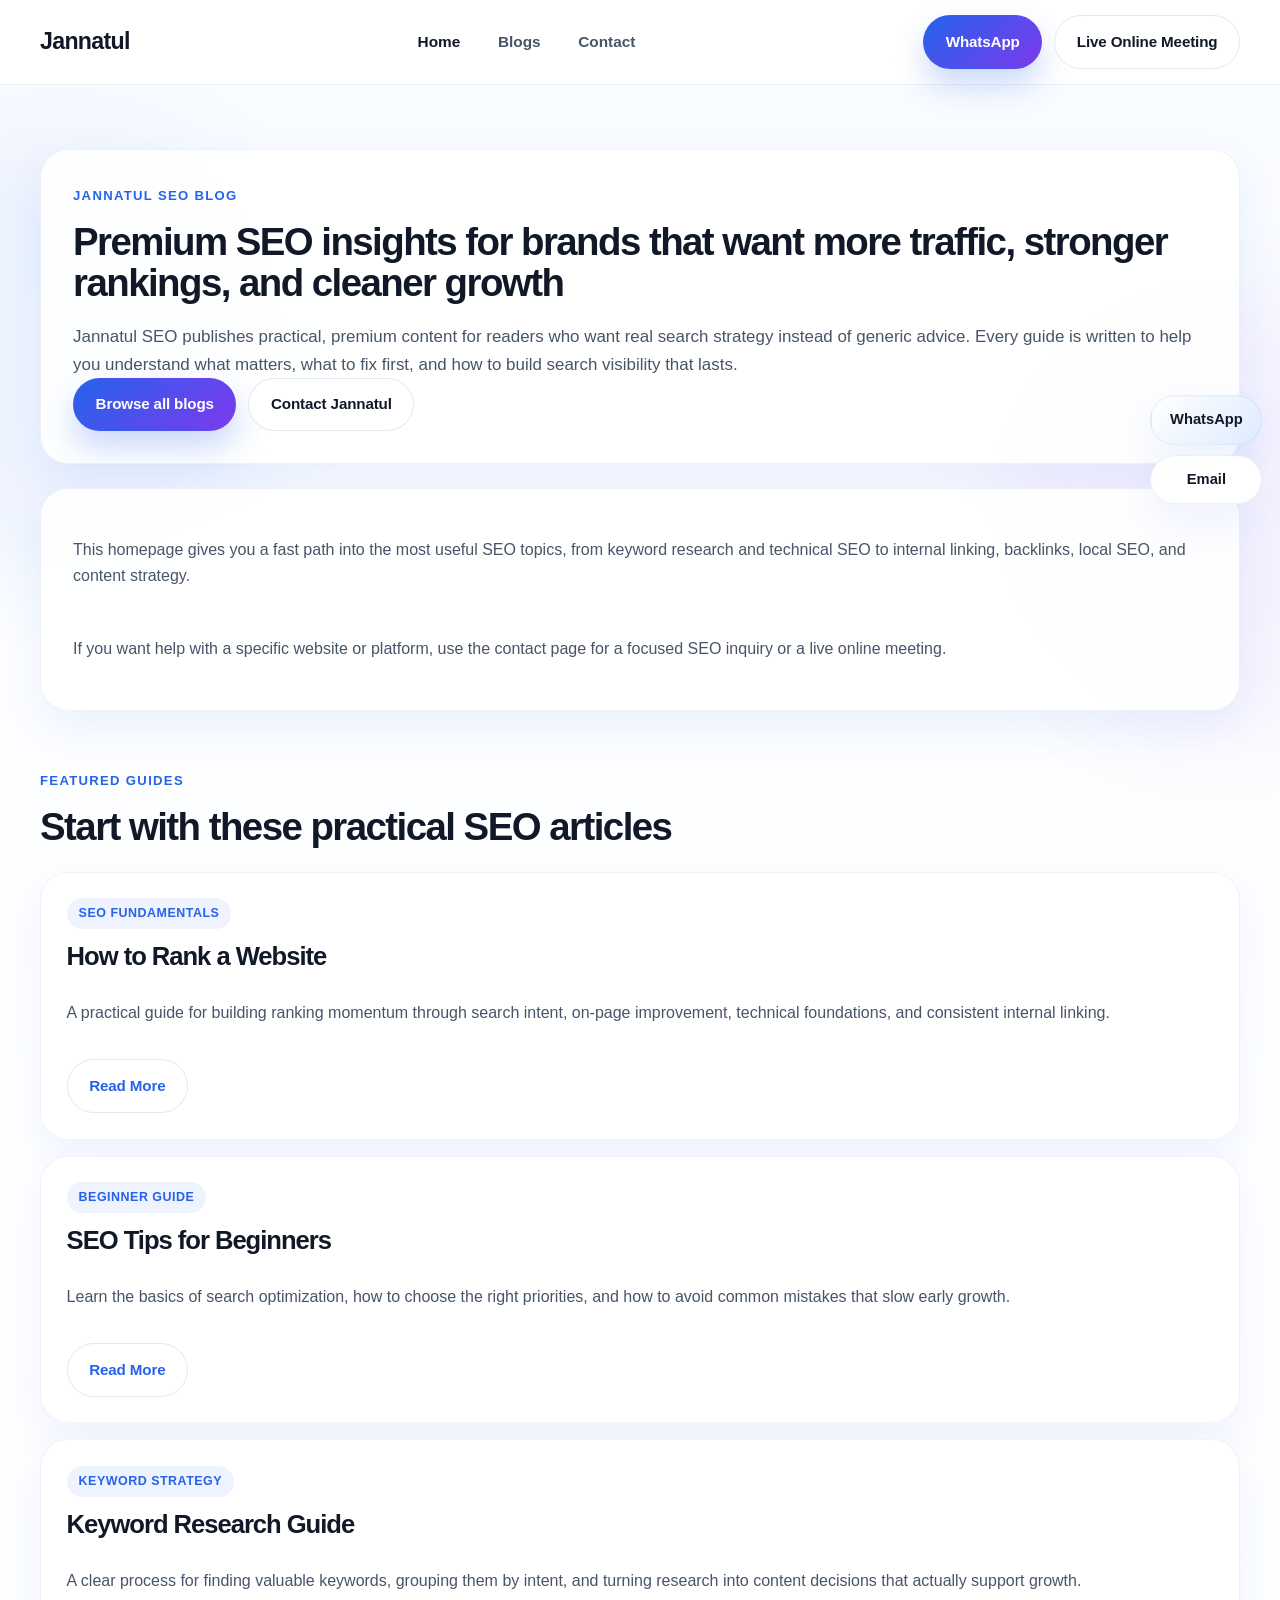
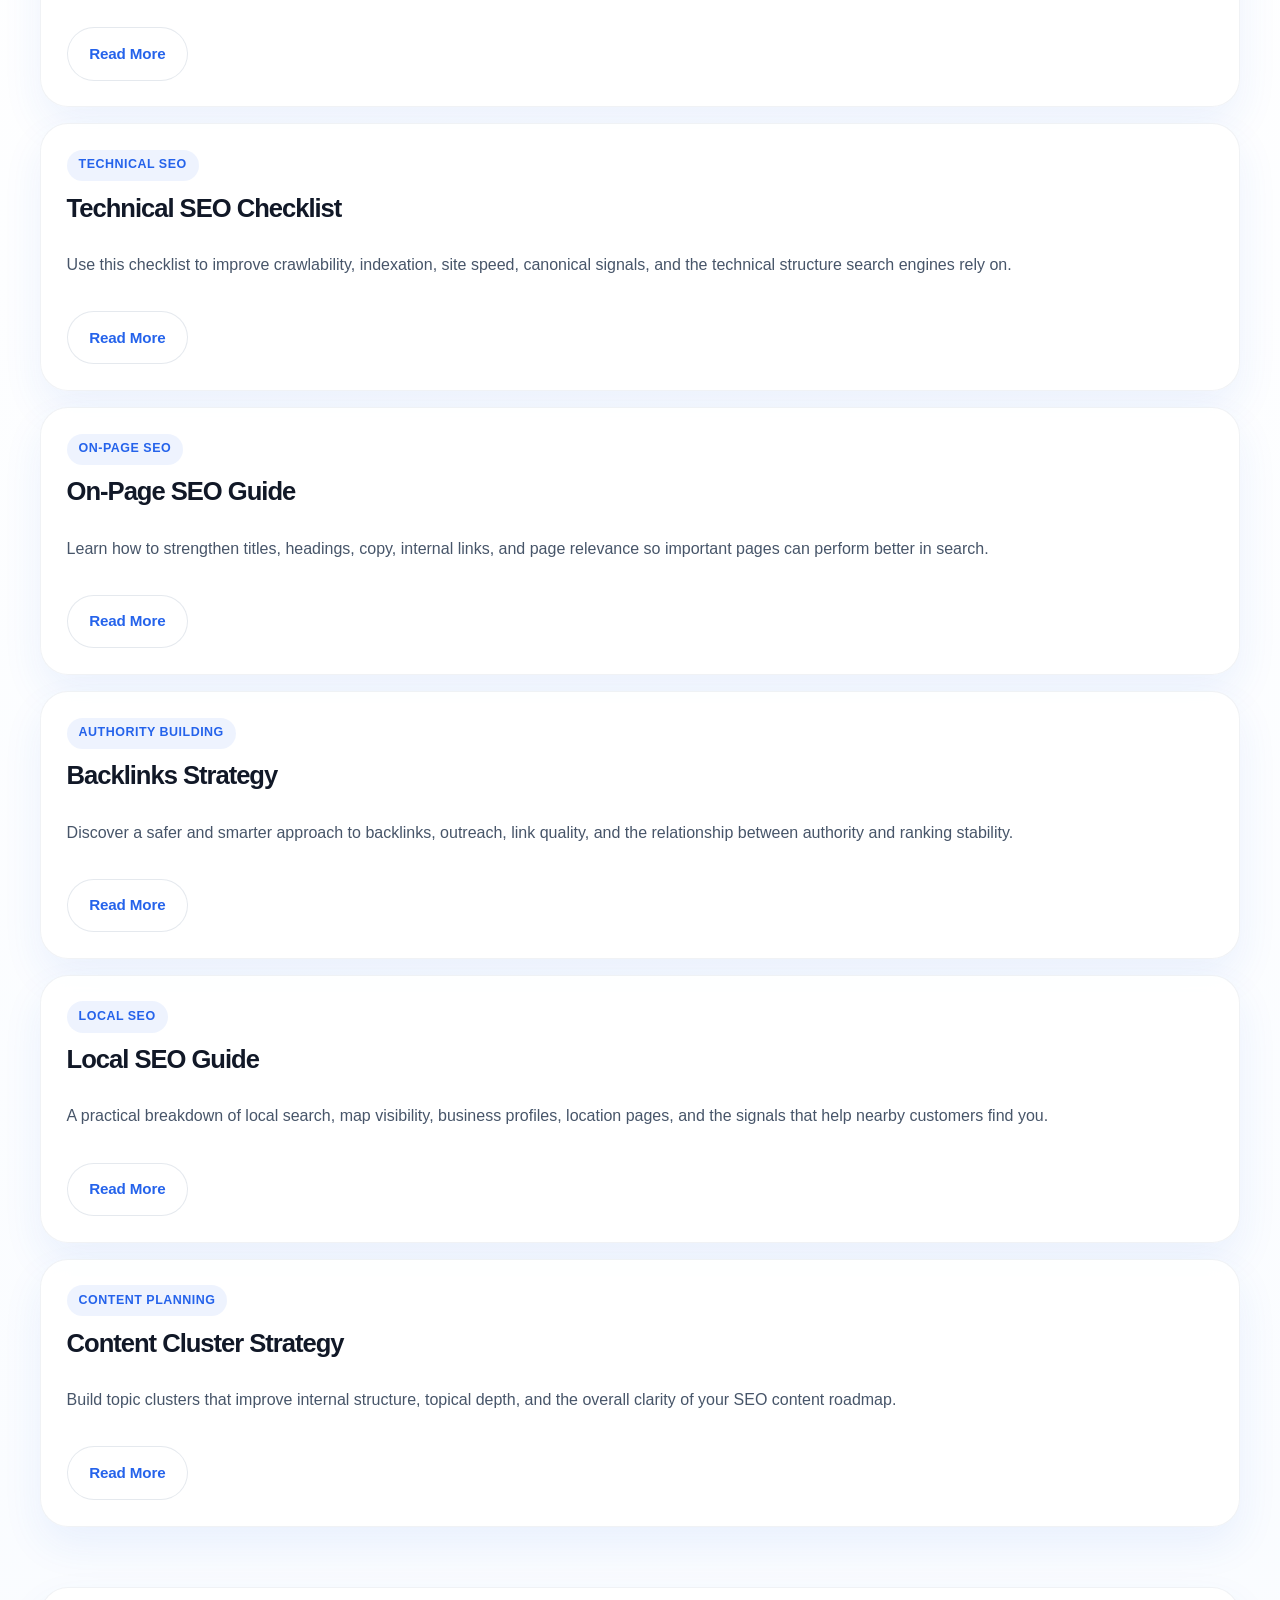
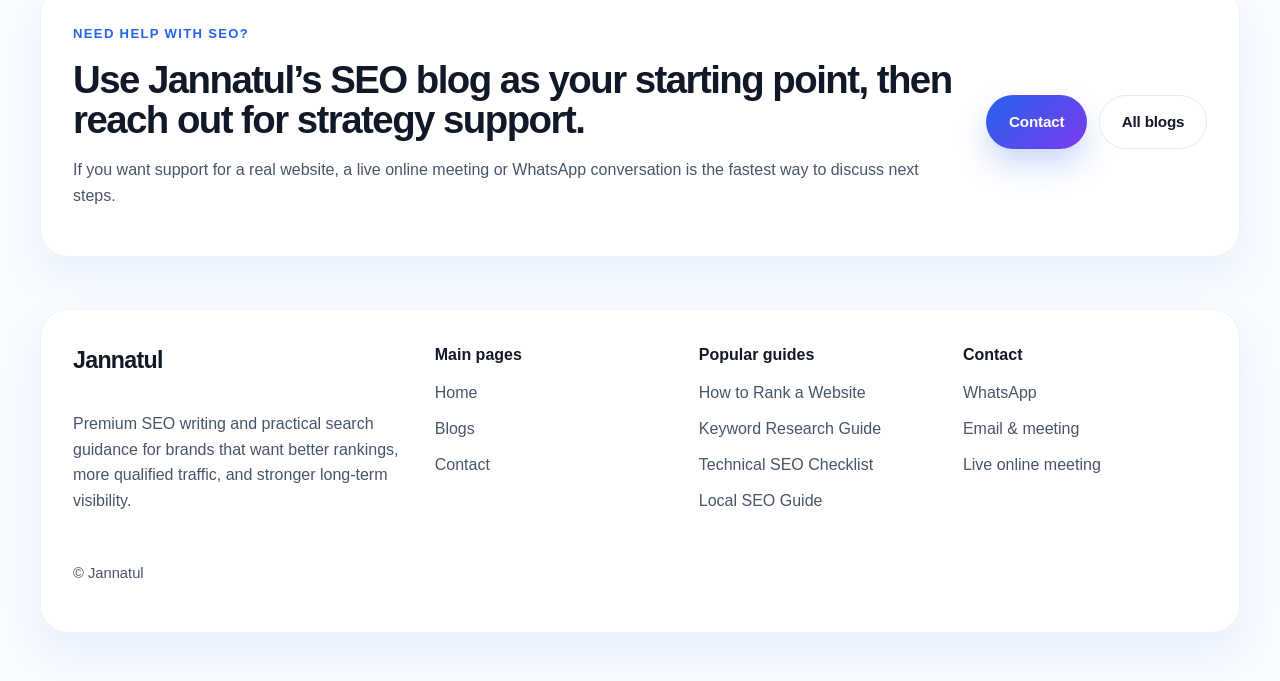
==== commit 8176b1fa: "Simplify navigation and update footer content" ====
--- a/index.html
+++ b/index.html
@@ -3,8 +3,8 @@
 <head>
   <meta charset="UTF-8">
   <meta name="viewport" content="width=device-width, initial-scale=1.0">
-  <title>Jannatul | SEO Expert Helping You Rank Higher & Get More Traffic</title>
-  <meta name="description" content="Jannatul is a personal SEO expert brand focused on ranking growth, keyword strategy, competitor insights, and reporting clarity across WordPress, Shopify, Wix, Squarespace, Magento, YouTube, and local SEO.">
+  <title>Jannatul SEO Blog | Premium SEO guides for traffic, rankings, and growth</title>
+  <meta name="description" content="Read premium SEO guides from Jannatul SEO. Explore practical articles about ranking websites, keyword research, technical SEO, backlinks, local SEO, and more.">
   <link rel="preconnect" href="https://fonts.googleapis.com">
   <link rel="preconnect" href="https://fonts.gstatic.com" crossorigin>
   <link rel="stylesheet" href="styles.css">
@@ -28,85 +28,8 @@
       <nav class="site-navigation" id="site-navigation" aria-label="Primary navigation">
         <ul class="navigation-list">
           <li class="navigation-item"><a class="navigation-link is-current" href="index.html">Home</a></li>
-          <li class="navigation-item has-dropdown" data-dropdown>
-            <button class="navigation-link dropdown-trigger" type="button" aria-expanded="false">Services</button>
-            <div class="dropdown-panel dropdown-panel-services">
-              <a class="dropdown-entry" href="contact.html?service=WordPress%20SEO">
-                <span class="dropdown-entry-title">WordPress SEO</span>
-                <span class="dropdown-entry-copy">Improve technical structure and content visibility for WordPress sites.</span>
-              </a>
-              <a class="dropdown-entry" href="contact.html?service=Shopify%20SEO">
-                <span class="dropdown-entry-title">Shopify SEO</span>
-                <span class="dropdown-entry-copy">Strengthen category, product, and collection rankings for store growth.</span>
-              </a>
-              <a class="dropdown-entry" href="contact.html?service=Squarespace%20SEO">
-                <span class="dropdown-entry-title">Squarespace SEO</span>
-                <span class="dropdown-entry-copy">Refine page structure and content signals for cleaner search performance.</span>
-              </a>
-              <a class="dropdown-entry" href="contact.html?service=Magento%20SEO">
-                <span class="dropdown-entry-title">Magento SEO</span>
-                <span class="dropdown-entry-copy">Support large e-commerce catalogs with scalable optimization priorities.</span>
-              </a>
-              <a class="dropdown-entry" href="contact.html?service=Wix%20SEO">
-                <span class="dropdown-entry-title">Wix SEO</span>
-                <span class="dropdown-entry-copy">Align Wix site structure and content with search-driven growth goals.</span>
-              </a>
-              <a class="dropdown-entry" href="contact.html?service=YouTube%20SEO">
-                <span class="dropdown-entry-title">YouTube SEO</span>
-                <span class="dropdown-entry-copy">Improve video discovery with stronger targeting and metadata planning.</span>
-              </a>
-              <a class="dropdown-entry" href="contact.html?service=Local%20SEO">
-                <span class="dropdown-entry-title">Local SEO</span>
-                <span class="dropdown-entry-copy">Increase map visibility and local search reach for nearby customers.</span>
-              </a>
-              <a class="dropdown-entry" href="contact.html?service=Keyword%20Research">
-                <span class="dropdown-entry-title">Keyword Research</span>
-                <span class="dropdown-entry-copy">Find realistic search opportunities that match intent and business value.</span>
-              </a>
-              <a class="dropdown-entry" href="contact.html?service=Website%20Audit">
-                <span class="dropdown-entry-title">Website Audit</span>
-                <span class="dropdown-entry-copy">Spot the ranking blockers that are holding your site back today.</span>
-              </a>
-              <a class="dropdown-entry" href="contact.html?service=Competitor%20Analysis">
-                <span class="dropdown-entry-title">Competitor Analysis</span>
-                <span class="dropdown-entry-copy">See where competing websites win traffic and how to close the gap.</span>
-              </a>
-              <a class="dropdown-entry" href="contact.html?service=On-Page%20SEO">
-                <span class="dropdown-entry-title">On-Page SEO</span>
-                <span class="dropdown-entry-copy">Improve relevance, clarity, and ranking signals across key pages.</span>
-              </a>
-              <a class="dropdown-entry" href="contact.html?service=Off-Page%20SEO">
-                <span class="dropdown-entry-title">Off-Page SEO</span>
-                <span class="dropdown-entry-copy">Strengthen authority signals that support long-term search visibility.</span>
-              </a>
-              <a class="dropdown-entry" href="contact.html?service=E-commerce%20SEO">
-                <span class="dropdown-entry-title">E-commerce SEO</span>
-                <span class="dropdown-entry-copy">Build a search strategy around products, categories, and buying intent.</span>
-              </a>
-            </div>
-          </li>
-          <li class="navigation-item has-dropdown" data-dropdown>
-            <button class="navigation-link dropdown-trigger" type="button" aria-expanded="false">Consultant</button>
-            <div class="dropdown-panel dropdown-panel-consultant">
-              <a class="dropdown-entry" href="contact.html?service=WordPress%20SEO%20Consultant">
-                <span class="dropdown-entry-title">WordPress SEO Consultant</span>
-                <span class="dropdown-entry-copy">Get platform-specific guidance for stronger rankings and cleaner execution.</span>
-              </a>
-              <a class="dropdown-entry" href="contact.html?service=Wix%20SEO%20Consultant">
-                <span class="dropdown-entry-title">Wix SEO Consultant</span>
-                <span class="dropdown-entry-copy">Translate search priorities into practical Wix updates without confusion.</span>
-              </a>
-              <a class="dropdown-entry" href="contact.html?service=Shopify%20SEO%20Consultant">
-                <span class="dropdown-entry-title">Shopify SEO Consultant</span>
-                <span class="dropdown-entry-copy">Focus store visibility on the pages and queries that drive sales.</span>
-              </a>
-              <a class="dropdown-entry" href="contact.html?service=E-commerce%20SEO%20Consultant">
-                <span class="dropdown-entry-title">E-commerce SEO Consultant</span>
-                <span class="dropdown-entry-copy">Shape a search plan that supports both revenue growth and reporting clarity.</span>
-              </a>
-            </div>
-          </li>
-          <li class="navigation-item"><a class="navigation-link" href="about.html">About</a></li>
+          <li class="navigation-item"><a class="navigation-link" href="blogs/">Blogs</a></li>
+          <li class="navigation-item"><a class="navigation-link" href="contact.html">Contact</a></li>
         </ul>
       </nav>
 
@@ -118,244 +41,21 @@
   </header>
 
   <main>
-    <section class="hero-section">
-      <div class="container hero-grid">
-        <div class="hero-copy">
-          <span class="section-kicker">Personal SEO expert brand</span>
-          <h1 class="hero-title">SEO Expert Helping You Rank Higher &amp; Get More Traffic</h1>
-          <p class="hero-summary">Jannatul builds practical SEO strategies for businesses that need better rankings, stronger organic visibility, and clearer reporting. Every recommendation is based on real search opportunity, competitive context, and measurable performance data.</p>
-          <ul class="hero-points">
-            <li>Clear SEO strategy</li>
-            <li>Competitor &amp; keyword insights</li>
-            <li>Data tracking with GSC &amp; GA4</li>
-          </ul>
+    <section class="blog-hero">
+      <div class="container">
+        <div class="blog-hero-panel">
+          <span class="section-kicker">Jannatul SEO Blog</span>
+          <h1 class="page-title">Premium SEO insights for brands that want more traffic, stronger rankings, and cleaner growth</h1>
+          <p class="page-summary">Jannatul SEO publishes practical, premium content for readers who want real search strategy instead of generic advice. Every guide is written to help you understand what matters, what to fix first, and how to build search visibility that lasts.</p>
           <div class="hero-actions">
-            <a class="button button-primary" href="https://wa.me/8801745912252" target="_blank" rel="noreferrer">WhatsApp</a>
-            <a class="button button-secondary" href="contact.html?service=Live%20Online%20Meeting#contact-form">Live Online Meeting</a>
+            <a class="button button-primary" href="blogs/">Browse all blogs</a>
+            <a class="button button-secondary" href="contact.html">Contact Jannatul</a>
           </div>
-          <p class="hero-note">No phone calls. Communication via WhatsApp and online meetings.</p>
         </div>
 
-        <div class="hero-visual" aria-hidden="true">
-          <svg class="hero-illustration" viewBox="0 0 640 560" role="img">
-            <defs>
-              <linearGradient id="heroBlue" x1="0%" y1="0%" x2="100%" y2="100%">
-                <stop offset="0%" stop-color="#2563eb"></stop>
-                <stop offset="100%" stop-color="#7c3aed"></stop>
-              </linearGradient>
-              <linearGradient id="heroTeal" x1="0%" y1="0%" x2="100%" y2="100%">
-                <stop offset="0%" stop-color="#14b8a6"></stop>
-                <stop offset="100%" stop-color="#22c55e"></stop>
-              </linearGradient>
-              <linearGradient id="heroOrange" x1="0%" y1="0%" x2="100%" y2="100%">
-                <stop offset="0%" stop-color="#fb923c"></stop>
-                <stop offset="100%" stop-color="#f97316"></stop>
-              </linearGradient>
-            </defs>
-            <rect x="88" y="74" width="452" height="332" rx="28" fill="#ffffff"></rect>
-            <rect x="112" y="100" width="404" height="18" rx="9" fill="#e2e8f0"></rect>
-            <rect x="112" y="152" width="180" height="190" rx="24" fill="#eff6ff"></rect>
-            <rect x="314" y="152" width="202" height="126" rx="24" fill="#f8fafc"></rect>
-            <rect x="314" y="296" width="202" height="46" rx="18" fill="#f8fafc"></rect>
-            <path d="M150 296L192 252L235 266L276 206" fill="none" stroke="url(#heroBlue)" stroke-width="18" stroke-linecap="round" stroke-linejoin="round"></path>
-            <circle cx="150" cy="296" r="11" fill="#2563eb"></circle>
-            <circle cx="192" cy="252" r="11" fill="#7c3aed"></circle>
-            <circle cx="235" cy="266" r="11" fill="#14b8a6"></circle>
-            <circle cx="276" cy="206" r="11" fill="#f97316"></circle>
-            <rect x="340" y="178" width="82" height="16" rx="8" fill="#cbd5e1"></rect>
-            <rect x="340" y="214" width="150" height="12" rx="6" fill="#e2e8f0"></rect>
-            <rect x="340" y="240" width="124" height="12" rx="6" fill="#e2e8f0"></rect>
-            <rect x="340" y="312" width="22" height="22" rx="11" fill="url(#heroTeal)"></rect>
-            <rect x="378" y="317" width="112" height="12" rx="6" fill="#cbd5e1"></rect>
-            <rect x="386" y="388" width="172" height="116" rx="28" fill="#ffffff"></rect>
-            <rect x="410" y="418" width="110" height="16" rx="8" fill="#dbeafe"></rect>
-            <rect x="410" y="448" width="68" height="16" rx="8" fill="url(#heroBlue)"></rect>
-            <rect x="494" y="448" width="40" height="16" rx="8" fill="url(#heroOrange)"></rect>
-            <rect x="82" y="376" width="248" height="132" rx="28" fill="#ffffff"></rect>
-            <rect x="106" y="406" width="82" height="16" rx="8" fill="#dbeafe"></rect>
-            <rect x="106" y="438" width="168" height="12" rx="6" fill="#e2e8f0"></rect>
-            <rect x="106" y="462" width="144" height="12" rx="6" fill="#e2e8f0"></rect>
-            <circle cx="536" cy="126" r="54" fill="#eef2ff"></circle>
-            <path d="M520 126L533 139L557 113" fill="none" stroke="url(#heroTeal)" stroke-width="10" stroke-linecap="round" stroke-linejoin="round"></path>
-            <path d="M60 150C60 96 104 52 158 52H178C178 120 122 176 54 176Z" fill="#dbeafe"></path>
-            <path d="M566 356C620 356 664 400 664 454H644C590 454 546 410 546 356Z" fill="#dcfce7"></path>
-            <circle cx="116" cy="520" r="20" fill="#fef3c7"></circle>
-            <circle cx="564" cy="62" r="16" fill="#ede9fe"></circle>
-          </svg>
-        </div>
-      </div>
-    </section>
-
-    <section class="section-block">
-      <div class="container section-header">
-        <div>
-          <span class="section-kicker">Services & consultant focus</span>
-          <h2 class="section-title">Search support built around how your website actually grows</h2>
-        </div>
-        <p class="section-intro">This vertical carousel includes platform-specific SEO services, consultant positioning, and strategic support areas that help businesses improve rankings with clearer priorities.</p>
-      </div>
-
-      <div class="container carousel-shell">
-        <div class="vertical-carousel" aria-label="SEO services and consultant specialties">
-          <div class="vertical-carousel-track">
-            <a class="service-card" href="contact.html?service=WordPress%20SEO">
-              <span class="service-card-title">WordPress SEO</span>
-              <span class="service-card-copy">Improve structure, content alignment, and crawl confidence across WordPress websites.</span>
-            </a>
-            <a class="service-card" href="contact.html?service=Shopify%20SEO">
-              <span class="service-card-title">Shopify SEO</span>
-              <span class="service-card-copy">Increase visibility for collection pages, products, and revenue-driving queries.</span>
-            </a>
-            <a class="service-card" href="contact.html?service=Squarespace%20SEO">
-              <span class="service-card-title">Squarespace SEO</span>
-              <span class="service-card-copy">Refine search signals with better page structure and content clarity.</span>
-            </a>
-            <a class="service-card" href="contact.html?service=Magento%20SEO">
-              <span class="service-card-title">Magento SEO</span>
-              <span class="service-card-copy">Support large catalogs with practical technical and content priorities.</span>
-            </a>
-            <a class="service-card" href="contact.html?service=Wix%20SEO">
-              <span class="service-card-title">Wix SEO</span>
-              <span class="service-card-copy">Turn Wix website improvements into clearer organic search momentum.</span>
-            </a>
-            <a class="service-card" href="contact.html?service=YouTube%20SEO">
-              <span class="service-card-title">YouTube SEO</span>
-              <span class="service-card-copy">Improve discoverability with stronger targeting, structure, and metadata.</span>
-            </a>
-            <a class="service-card" href="contact.html?service=Local%20SEO">
-              <span class="service-card-title">Local SEO</span>
-              <span class="service-card-copy">Help nearby customers find your business more consistently in search.</span>
-            </a>
-            <a class="service-card" href="contact.html?service=Keyword%20Research">
-              <span class="service-card-title">Keyword Research</span>
-              <span class="service-card-copy">Identify terms that match business goals, search intent, and ranking potential.</span>
-            </a>
-            <a class="service-card" href="contact.html?service=Website%20Audit">
-              <span class="service-card-title">Website Audit</span>
-              <span class="service-card-copy">Reveal missed opportunities, technical blockers, and content weaknesses.</span>
-            </a>
-            <a class="service-card" href="contact.html?service=Competitor%20Analysis">
-              <span class="service-card-title">Competitor Analysis</span>
-              <span class="service-card-copy">See what competing sites do well and where to outperform them.</span>
-            </a>
-            <a class="service-card" href="contact.html?service=On-Page%20SEO">
-              <span class="service-card-title">On-Page SEO</span>
-              <span class="service-card-copy">Improve page-level relevance so important content ranks more clearly.</span>
-            </a>
-            <a class="service-card" href="contact.html?service=Off-Page%20SEO">
-              <span class="service-card-title">Off-Page SEO</span>
-              <span class="service-card-copy">Strengthen authority signals that support long-term search trust.</span>
-            </a>
-            <a class="service-card" href="contact.html?service=E-commerce%20SEO">
-              <span class="service-card-title">E-commerce SEO</span>
-              <span class="service-card-copy">Build search visibility around products, categories, and buying intent.</span>
-            </a>
-            <a class="service-card" href="contact.html?service=WordPress%20SEO%20Consultant">
-              <span class="service-card-title">WordPress SEO Consultant</span>
-              <span class="service-card-copy">Platform-specific consulting for sustainable rankings and cleaner execution.</span>
-            </a>
-            <a class="service-card" href="contact.html?service=Wix%20SEO%20Consultant">
-              <span class="service-card-title">Wix SEO Consultant</span>
-              <span class="service-card-copy">Translate strategy into practical Wix actions with measurable priorities.</span>
-            </a>
-            <a class="service-card" href="contact.html?service=Shopify%20SEO%20Consultant">
-              <span class="service-card-title">Shopify SEO Consultant</span>
-              <span class="service-card-copy">Improve store visibility with consulting grounded in revenue-focused search behavior.</span>
-            </a>
-            <a class="service-card" href="contact.html?service=E-commerce%20SEO%20Consultant">
-              <span class="service-card-title">E-commerce SEO Consultant</span>
-              <span class="service-card-copy">Align organic growth plans with commercial pages, data, and content priorities.</span>
-            </a>
-            <a class="service-card" href="contact.html?service=WordPress%20SEO">
-              <span class="service-card-title">WordPress SEO</span>
-              <span class="service-card-copy">Improve structure, content alignment, and crawl confidence across WordPress websites.</span>
-            </a>
-            <a class="service-card" href="contact.html?service=Shopify%20SEO">
-              <span class="service-card-title">Shopify SEO</span>
-              <span class="service-card-copy">Increase visibility for collection pages, products, and revenue-driving queries.</span>
-            </a>
-            <a class="service-card" href="contact.html?service=Squarespace%20SEO">
-              <span class="service-card-title">Squarespace SEO</span>
-              <span class="service-card-copy">Refine search signals with better page structure and content clarity.</span>
-            </a>
-            <a class="service-card" href="contact.html?service=Magento%20SEO">
-              <span class="service-card-title">Magento SEO</span>
-              <span class="service-card-copy">Support large catalogs with practical technical and content priorities.</span>
-            </a>
-            <a class="service-card" href="contact.html?service=Wix%20SEO">
-              <span class="service-card-title">Wix SEO</span>
-              <span class="service-card-copy">Turn Wix website improvements into clearer organic search momentum.</span>
-            </a>
-            <a class="service-card" href="contact.html?service=YouTube%20SEO">
-              <span class="service-card-title">YouTube SEO</span>
-              <span class="service-card-copy">Improve discoverability with stronger targeting, structure, and metadata.</span>
-            </a>
-            <a class="service-card" href="contact.html?service=Local%20SEO">
-              <span class="service-card-title">Local SEO</span>
-              <span class="service-card-copy">Help nearby customers find your business more consistently in search.</span>
-            </a>
-            <a class="service-card" href="contact.html?service=Keyword%20Research">
-              <span class="service-card-title">Keyword Research</span>
-              <span class="service-card-copy">Identify terms that match business goals, search intent, and ranking potential.</span>
-            </a>
-            <a class="service-card" href="contact.html?service=Website%20Audit">
-              <span class="service-card-title">Website Audit</span>
-              <span class="service-card-copy">Reveal missed opportunities, technical blockers, and content weaknesses.</span>
-            </a>
-            <a class="service-card" href="contact.html?service=Competitor%20Analysis">
-              <span class="service-card-title">Competitor Analysis</span>
-              <span class="service-card-copy">See what competing sites do well and where to outperform them.</span>
-            </a>
-            <a class="service-card" href="contact.html?service=On-Page%20SEO">
-              <span class="service-card-title">On-Page SEO</span>
-              <span class="service-card-copy">Improve page-level relevance so important content ranks more clearly.</span>
-            </a>
-            <a class="service-card" href="contact.html?service=Off-Page%20SEO">
-              <span class="service-card-title">Off-Page SEO</span>
-              <span class="service-card-copy">Strengthen authority signals that support long-term search trust.</span>
-            </a>
-            <a class="service-card" href="contact.html?service=E-commerce%20SEO">
-              <span class="service-card-title">E-commerce SEO</span>
-              <span class="service-card-copy">Build search visibility around products, categories, and buying intent.</span>
-            </a>
-            <a class="service-card" href="contact.html?service=WordPress%20SEO%20Consultant">
-              <span class="service-card-title">WordPress SEO Consultant</span>
-              <span class="service-card-copy">Platform-specific consulting for sustainable rankings and cleaner execution.</span>
-            </a>
-            <a class="service-card" href="contact.html?service=Wix%20SEO%20Consultant">
-              <span class="service-card-title">Wix SEO Consultant</span>
-              <span class="service-card-copy">Translate strategy into practical Wix actions with measurable priorities.</span>
-            </a>
-            <a class="service-card" href="contact.html?service=Shopify%20SEO%20Consultant">
-              <span class="service-card-title">Shopify SEO Consultant</span>
-              <span class="service-card-copy">Improve store visibility with consulting grounded in revenue-focused search behavior.</span>
-            </a>
-            <a class="service-card" href="contact.html?service=E-commerce%20SEO%20Consultant">
-              <span class="service-card-title">E-commerce SEO Consultant</span>
-              <span class="service-card-copy">Align organic growth plans with commercial pages, data, and content priorities.</span>
-            </a>
-          </div>
-        </div>
-      </div>
-    </section>
-
-    <section class="section-block muted-section">
-      <div class="container narrative-grid">
-        <div class="narrative-copy">
-          <span class="section-kicker">Who is Jannatul</span>
-          <h2 class="section-title">A focused SEO partner for brands that want strategy, clarity, and consistent execution</h2>
-          <p>Jannatul works as a personal SEO expert for businesses that need more than a checklist. The work starts by understanding where search visibility is currently underperforming, which competitors are taking market share, and which improvements can produce meaningful ranking gains without wasting time on low-value actions.</p>
-          <p>Instead of generic recommendations, Jannatul shapes SEO around the platform, business model, and current search landscape. That means cleaner priorities, more useful reporting, and a search strategy that connects technical improvements, content opportunities, and measurable traffic growth.</p>
-        </div>
-        <div class="capability-panel">
-          <ul class="capability-list">
-            <li>SEO strategy expertise</li>
-            <li>Multi-platform experience</li>
-            <li>Keyword &amp; competitor research</li>
-            <li>Google Search Console usage</li>
-            <li>GA4 data analysis</li>
-            <li>Reporting clarity</li>
-          </ul>
+        <div class="blog-intro-panel">
+          <p>This homepage gives you a fast path into the most useful SEO topics, from keyword research and technical SEO to internal linking, backlinks, local SEO, and content strategy.</p>
+          <p>If you want help with a specific website or platform, use the contact page for a focused SEO inquiry or a live online meeting.</p>
         </div>
       </div>
     </section>
@@ -363,44 +63,66 @@
     <section class="section-block">
       <div class="container section-header section-header-single">
         <div>
-          <span class="section-kicker">How Jannatul helps you</span>
-          <h2 class="section-title">SEO work that turns analysis into practical action</h2>
+          <span class="section-kicker">Featured guides</span>
+          <h2 class="section-title">Start with these practical SEO articles</h2>
         </div>
       </div>
-      <div class="container prose-panel">
-        <p>Jannatul begins by auditing the current website to identify ranking blockers, missed content opportunities, and technical issues that weaken visibility. That audit is supported by competitor research and keyword planning so the strategy is based on actual search demand and realistic opportunities, not assumptions. From there, the work moves into on-page SEO improvements that strengthen page relevance, internal structure, metadata, and content direction for the pages that matter most.</p>
-        <p>Technical SEO is handled with the same practical approach, focusing on crawlability, indexing signals, site structure, and the foundations that help search engines interpret the website correctly. Performance tracking through Google Search Console and GA4 keeps the strategy grounded in evidence, while reporting stays clear enough to show what changed, why it mattered, and where the next opportunities are coming from.</p>
-      </div>
-    </section>
 
-    <section class="section-block muted-section">
-      <div class="container section-header">
-        <div>
-          <span class="section-kicker">Consultant positioning</span>
-          <h2 class="section-title">Platform-specific SEO consulting for businesses that want sharper guidance</h2>
-        </div>
-        <p class="section-intro">Consulting support is structured for owners, teams, and growing brands that need a clearer direction before making platform-specific SEO decisions.</p>
-      </div>
-      <div class="container consultant-grid">
-        <article class="consultant-card">
-          <h3 class="consultant-card-title">WordPress SEO Consultant</h3>
-          <p>Clarify technical priorities, content structure, and page-level SEO improvements for WordPress websites.</p>
-          <a class="text-link" href="contact.html?service=WordPress%20SEO%20Consultant">Discuss this service</a>
+      <div class="container blog-feed">
+        <article class="blog-preview-card">
+          <div class="blog-preview-meta"><span class="blog-pill">SEO fundamentals</span></div>
+          <h2 class="blog-preview-title">How to Rank a Website</h2>
+          <p class="blog-preview-excerpt">A practical guide for building ranking momentum through search intent, on-page improvement, technical foundations, and consistent internal linking.</p>
+          <div class="blog-preview-actions"><a class="button button-secondary" href="how-to-rank-website/">Read More</a></div>
         </article>
-        <article class="consultant-card">
-          <h3 class="consultant-card-title">Wix SEO Consultant</h3>
-          <p>Get direct guidance on how to improve Wix visibility without unnecessary complexity or wasted effort.</p>
-          <a class="text-link" href="contact.html?service=Wix%20SEO%20Consultant">Discuss this service</a>
+
+        <article class="blog-preview-card">
+          <div class="blog-preview-meta"><span class="blog-pill">Beginner guide</span></div>
+          <h2 class="blog-preview-title">SEO Tips for Beginners</h2>
+          <p class="blog-preview-excerpt">Learn the basics of search optimization, how to choose the right priorities, and how to avoid common mistakes that slow early growth.</p>
+          <div class="blog-preview-actions"><a class="button button-secondary" href="seo-tips-for-beginners/">Read More</a></div>
         </article>
-        <article class="consultant-card">
-          <h3 class="consultant-card-title">Shopify SEO Consultant</h3>
-          <p>Support store growth with clearer optimization priorities for products, collections, and category intent.</p>
-          <a class="text-link" href="contact.html?service=Shopify%20SEO%20Consultant">Discuss this service</a>
+
+        <article class="blog-preview-card">
+          <div class="blog-preview-meta"><span class="blog-pill">Keyword strategy</span></div>
+          <h2 class="blog-preview-title">Keyword Research Guide</h2>
+          <p class="blog-preview-excerpt">A clear process for finding valuable keywords, grouping them by intent, and turning research into content decisions that actually support growth.</p>
+          <div class="blog-preview-actions"><a class="button button-secondary" href="keyword-research-guide/">Read More</a></div>
         </article>
-        <article class="consultant-card">
-          <h3 class="consultant-card-title">E-commerce SEO Consultant</h3>
-          <p>Shape a stronger organic growth strategy for commercial websites that depend on qualified search traffic.</p>
-          <a class="text-link" href="contact.html?service=E-commerce%20SEO%20Consultant">Discuss this service</a>
+
+        <article class="blog-preview-card">
+          <div class="blog-preview-meta"><span class="blog-pill">Technical SEO</span></div>
+          <h2 class="blog-preview-title">Technical SEO Checklist</h2>
+          <p class="blog-preview-excerpt">Use this checklist to improve crawlability, indexation, site speed, canonical signals, and the technical structure search engines rely on.</p>
+          <div class="blog-preview-actions"><a class="button button-secondary" href="technical-seo-checklist/">Read More</a></div>
+        </article>
+
+        <article class="blog-preview-card">
+          <div class="blog-preview-meta"><span class="blog-pill">On-page SEO</span></div>
+          <h2 class="blog-preview-title">On-Page SEO Guide</h2>
+          <p class="blog-preview-excerpt">Learn how to strengthen titles, headings, copy, internal links, and page relevance so important pages can perform better in search.</p>
+          <div class="blog-preview-actions"><a class="button button-secondary" href="on-page-seo-guide/">Read More</a></div>
+        </article>
+
+        <article class="blog-preview-card">
+          <div class="blog-preview-meta"><span class="blog-pill">Authority building</span></div>
+          <h2 class="blog-preview-title">Backlinks Strategy</h2>
+          <p class="blog-preview-excerpt">Discover a safer and smarter approach to backlinks, outreach, link quality, and the relationship between authority and ranking stability.</p>
+          <div class="blog-preview-actions"><a class="button button-secondary" href="backlinks-strategy/">Read More</a></div>
+        </article>
+
+        <article class="blog-preview-card">
+          <div class="blog-preview-meta"><span class="blog-pill">Local SEO</span></div>
+          <h2 class="blog-preview-title">Local SEO Guide</h2>
+          <p class="blog-preview-excerpt">A practical breakdown of local search, map visibility, business profiles, location pages, and the signals that help nearby customers find you.</p>
+          <div class="blog-preview-actions"><a class="button button-secondary" href="local-seo-guide/">Read More</a></div>
+        </article>
+
+        <article class="blog-preview-card">
+          <div class="blog-preview-meta"><span class="blog-pill">Content planning</span></div>
+          <h2 class="blog-preview-title">Content Cluster Strategy</h2>
+          <p class="blog-preview-excerpt">Build topic clusters that improve internal structure, topical depth, and the overall clarity of your SEO content roadmap.</p>
+          <div class="blog-preview-actions"><a class="button button-secondary" href="content-cluster-strategy/">Read More</a></div>
         </article>
       </div>
     </section>
@@ -408,13 +130,13 @@
     <section class="section-block cta-section">
       <div class="container cta-panel">
         <div>
-          <span class="section-kicker">Start the conversation</span>
-          <h2 class="section-title">If you need clearer SEO direction, Jannatul is ready to help.</h2>
-          <p class="section-intro">Use WhatsApp for quick communication or request a live online meeting to discuss the website, goals, and current challenges.</p>
+          <span class="section-kicker">Need help with SEO?</span>
+          <h2 class="section-title">Use Jannatul’s SEO blog as your starting point, then reach out for strategy support.</h2>
+          <p class="section-intro">If you want support for a real website, a live online meeting or WhatsApp conversation is the fastest way to discuss next steps.</p>
         </div>
         <div class="cta-actions">
-          <a class="button button-primary" href="https://wa.me/8801745912252" target="_blank" rel="noreferrer">WhatsApp</a>
-          <a class="button button-secondary" href="contact.html?service=Live%20Online%20Meeting#contact-form">Live Online Meeting</a>
+          <a class="button button-primary" href="contact.html">Contact</a>
+          <a class="button button-secondary" href="blogs/">All blogs</a>
         </div>
       </div>
     </section>
@@ -424,31 +146,31 @@
     <div class="container footer-grid">
       <div class="footer-column footer-intro">
         <a class="brand-mark footer-brand" href="index.html">Jannatul</a>
-        <p>Personal SEO expert support for businesses that want search growth with stronger strategy, cleaner priorities, and clear reporting.</p>
+        <p>Premium SEO writing and practical search guidance for brands that want better rankings, more qualified traffic, and stronger long-term visibility.</p>
+        <p class="footer-copyright">© Jannatul</p>
       </div>
       <div class="footer-column">
-        <h3 class="footer-title">Quick links</h3>
+        <h3 class="footer-title">Main pages</h3>
         <ul class="footer-list">
           <li><a href="index.html">Home</a></li>
-          <li><a href="about.html">About</a></li>
+          <li><a href="blogs/">Blogs</a></li>
           <li><a href="contact.html">Contact</a></li>
         </ul>
       </div>
       <div class="footer-column">
-        <h3 class="footer-title">Services</h3>
+        <h3 class="footer-title">Popular guides</h3>
         <ul class="footer-list">
-          <li><a href="contact.html?service=Website%20Audit">Website Audit</a></li>
-          <li><a href="contact.html?service=Keyword%20Research">Keyword Research</a></li>
-          <li><a href="contact.html?service=Local%20SEO">Local SEO</a></li>
-          <li><a href="contact.html?service=E-commerce%20SEO">E-commerce SEO</a></li>
+          <li><a href="how-to-rank-website/">How to Rank a Website</a></li>
+          <li><a href="keyword-research-guide/">Keyword Research Guide</a></li>
+          <li><a href="technical-seo-checklist/">Technical SEO Checklist</a></li>
+          <li><a href="local-seo-guide/">Local SEO Guide</a></li>
         </ul>
       </div>
       <div class="footer-column">
         <h3 class="footer-title">Contact</h3>
         <ul class="footer-list">
           <li><a href="https://wa.me/8801745912252" target="_blank" rel="noreferrer">WhatsApp</a></li>
-          <li><button class="copy-email-button" type="button" data-copy-email="jannnatul.manager@gmail.com">jannnatul.manager@gmail.com</button></li>
-          <li><button class="copy-email-button" type="button" data-copy-email="jannatul.strategies@gmail.com">jannatul.strategies@gmail.com</button></li>
+          <li><a href="contact.html">Email & meeting</a></li>
           <li><a href="contact.html?service=Live%20Online%20Meeting#contact-form">Live online meeting</a></li>
         </ul>
       </div>
--- a/styles.css
+++ b/styles.css
@@ -554,6 +554,246 @@
   padding: 2rem;
 }
 
+.blog-hero {
+  padding: 4rem 0 1.5rem;
+}
+
+.blog-hero-panel,
+.article-hero-panel,
+.blog-intro-panel,
+.blog-sidebar-panel {
+  border: 1px solid rgba(148, 163, 184, 0.14);
+  border-radius: var(--radius-panel);
+  background: var(--surface-background);
+  backdrop-filter: blur(14px);
+  box-shadow: var(--shadow-card);
+}
+
+.blog-hero-panel,
+.blog-intro-panel {
+  padding: 2rem;
+}
+
+.blog-intro-panel {
+  display: grid;
+  gap: 1rem;
+  margin-top: 1.5rem;
+}
+
+.blog-feed,
+.blog-index-list,
+.related-reading-list,
+.faq-list {
+  display: grid;
+  gap: 1rem;
+}
+
+.blog-feed,
+.blog-index-list {
+  margin-top: 1.5rem;
+}
+
+.blog-preview-card,
+.blog-index-card {
+  display: grid;
+  gap: 0.85rem;
+  padding: 1.6rem;
+  border: 1px solid rgba(148, 163, 184, 0.14);
+  border-radius: var(--radius-panel);
+  background: var(--surface-background);
+  backdrop-filter: blur(14px);
+  box-shadow: var(--shadow-card);
+}
+
+.blog-preview-meta,
+.article-meta {
+  display: flex;
+  align-items: center;
+  gap: 0.6rem;
+  flex-wrap: wrap;
+  color: var(--text-secondary);
+  font-size: 0.88rem;
+}
+
+.blog-pill,
+.article-pill {
+  display: inline-flex;
+  align-items: center;
+  padding: 0.35rem 0.75rem;
+  border-radius: var(--radius-pill);
+  background: rgba(37, 99, 235, 0.08);
+  color: var(--blue-primary);
+  font-size: 0.78rem;
+  font-weight: 700;
+  letter-spacing: 0.04em;
+  text-transform: uppercase;
+}
+
+.blog-preview-title,
+.blog-index-title,
+.article-title {
+  margin: 0;
+  font-weight: 800;
+  letter-spacing: -0.04em;
+  line-height: 1.08;
+}
+
+.blog-preview-title,
+.blog-index-title {
+  font-size: clamp(1.35rem, 2vw, 2rem);
+}
+
+.article-title {
+  font-size: clamp(2.2rem, 4vw, 4rem);
+}
+
+.blog-preview-excerpt,
+.article-summary,
+.article-content p,
+.article-content li,
+.blog-intro-panel p,
+.blog-sidebar-panel p,
+.footer-copyright {
+  color: var(--text-secondary);
+}
+
+.blog-preview-actions,
+.article-actions,
+.related-reading-actions {
+  display: flex;
+  align-items: center;
+  gap: 0.75rem;
+  flex-wrap: wrap;
+}
+
+.blog-preview-actions {
+  margin-top: 0.25rem;
+}
+
+.blog-article-shell {
+  padding: 3rem 0 2rem;
+}
+
+.article-hero-panel {
+  padding: 2rem;
+}
+
+.article-layout {
+  display: grid;
+  grid-template-columns: minmax(0, 1.45fr) minmax(280px, 0.75fr);
+  gap: 1.5rem;
+  align-items: start;
+  margin-top: 1.5rem;
+}
+
+.article-content,
+.blog-sidebar-panel {
+  padding: 2rem;
+}
+
+.article-content {
+  display: grid;
+  gap: 1.2rem;
+  border: 1px solid rgba(148, 163, 184, 0.14);
+  border-radius: var(--radius-panel);
+  background: var(--surface-background);
+  backdrop-filter: blur(14px);
+  box-shadow: var(--shadow-card);
+}
+
+.article-section,
+.related-reading,
+.faq-item {
+  display: grid;
+  gap: 0.75rem;
+}
+
+.article-section h2,
+.article-section h3,
+.blog-sidebar-panel h2,
+.related-reading h2 {
+  margin: 0;
+  letter-spacing: -0.03em;
+}
+
+.article-section h2,
+.related-reading h2,
+.blog-sidebar-panel h2 {
+  font-size: clamp(1.5rem, 2.4vw, 2.2rem);
+}
+
+.article-section h3,
+.faq-item h3 {
+  font-size: 1.08rem;
+}
+
+.article-content p,
+.article-content ul,
+.article-content ol,
+.blog-sidebar-panel p,
+.blog-sidebar-panel li {
+  margin: 0;
+}
+
+.article-content ul,
+.article-content ol {
+  padding-left: 1.25rem;
+}
+
+.article-content a,
+.related-reading a,
+.blog-index-card a,
+.blog-preview-card a,
+.footer-copyright a {
+  color: var(--blue-primary);
+  font-weight: 700;
+}
+
+.related-reading-list {
+  margin: 0;
+  padding: 0;
+  list-style: none;
+}
+
+.related-reading-list li {
+  display: grid;
+}
+
+.related-reading-list a {
+  padding: 0.9rem 1rem;
+  border: 1px solid rgba(148, 163, 184, 0.14);
+  border-radius: 1rem;
+  background: rgba(248, 251, 255, 0.9);
+}
+
+.faq-item {
+  padding: 1rem 0;
+  border-top: 1px solid rgba(148, 163, 184, 0.14);
+}
+
+.faq-item:first-child {
+  border-top: 0;
+  padding-top: 0;
+}
+
+.blog-sidebar-panel {
+  display: grid;
+  gap: 1rem;
+  position: sticky;
+  top: 7rem;
+}
+
+.blog-sidebar-note {
+  padding: 1rem;
+  border-radius: 1rem;
+  background: rgba(37, 99, 235, 0.06);
+}
+
+.footer-copyright {
+  margin-top: 1.25rem;
+  font-size: 0.92rem;
+}
+
 .site-footer {
   padding: 0 0 3rem;
 }
@@ -877,8 +1117,13 @@
   .contact-layout,
   .about-layout,
   .section-header,
-  .cta-panel {
+  .cta-panel,
+  .article-layout {
     grid-template-columns: 1fr;
+  }
+
+  .blog-sidebar-panel {
+    position: static;
   }
 
   .hero-section,
@@ -952,7 +1197,14 @@
 
   .service-card,
   .consultant-card,
-  .tool-card {
+  .tool-card,
+  .blog-preview-card,
+  .blog-index-card,
+  .blog-hero-panel,
+  .blog-intro-panel,
+  .article-hero-panel,
+  .article-content,
+  .blog-sidebar-panel {
     padding: 1.25rem;
   }
 
